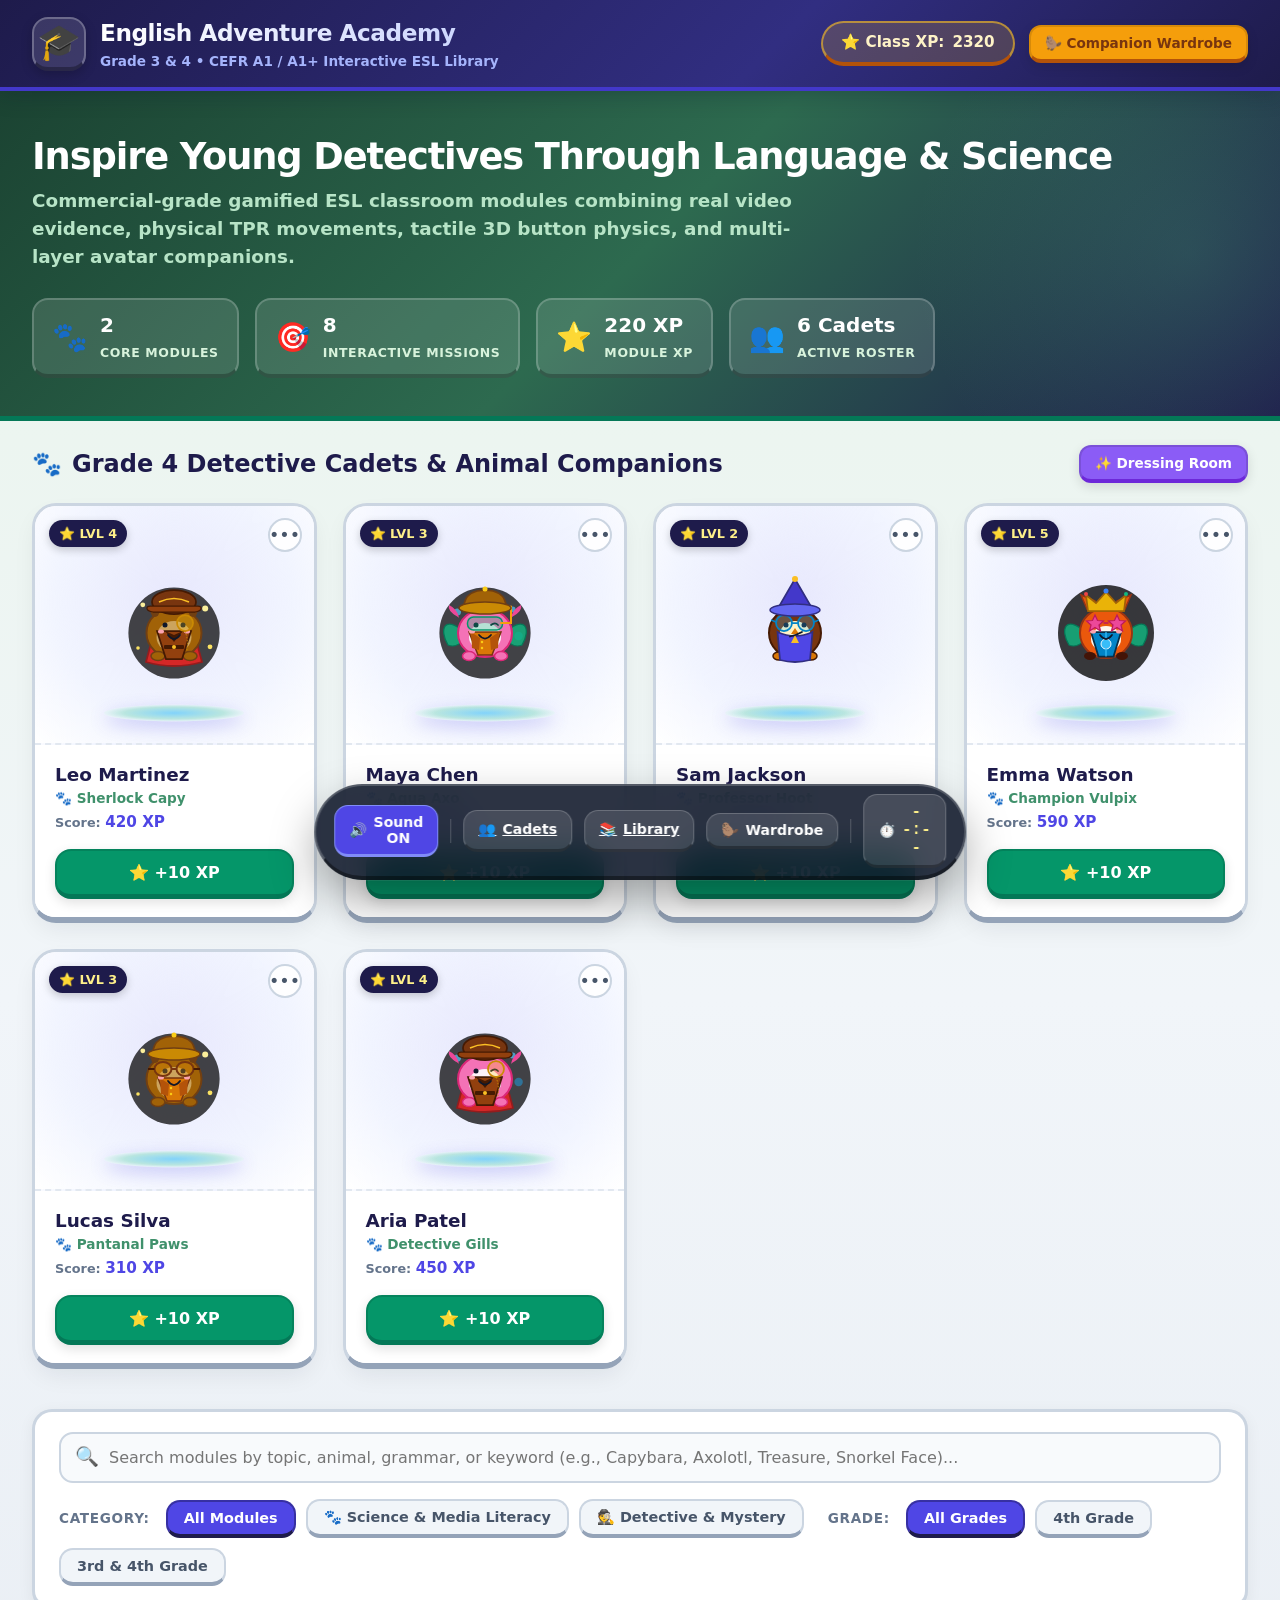
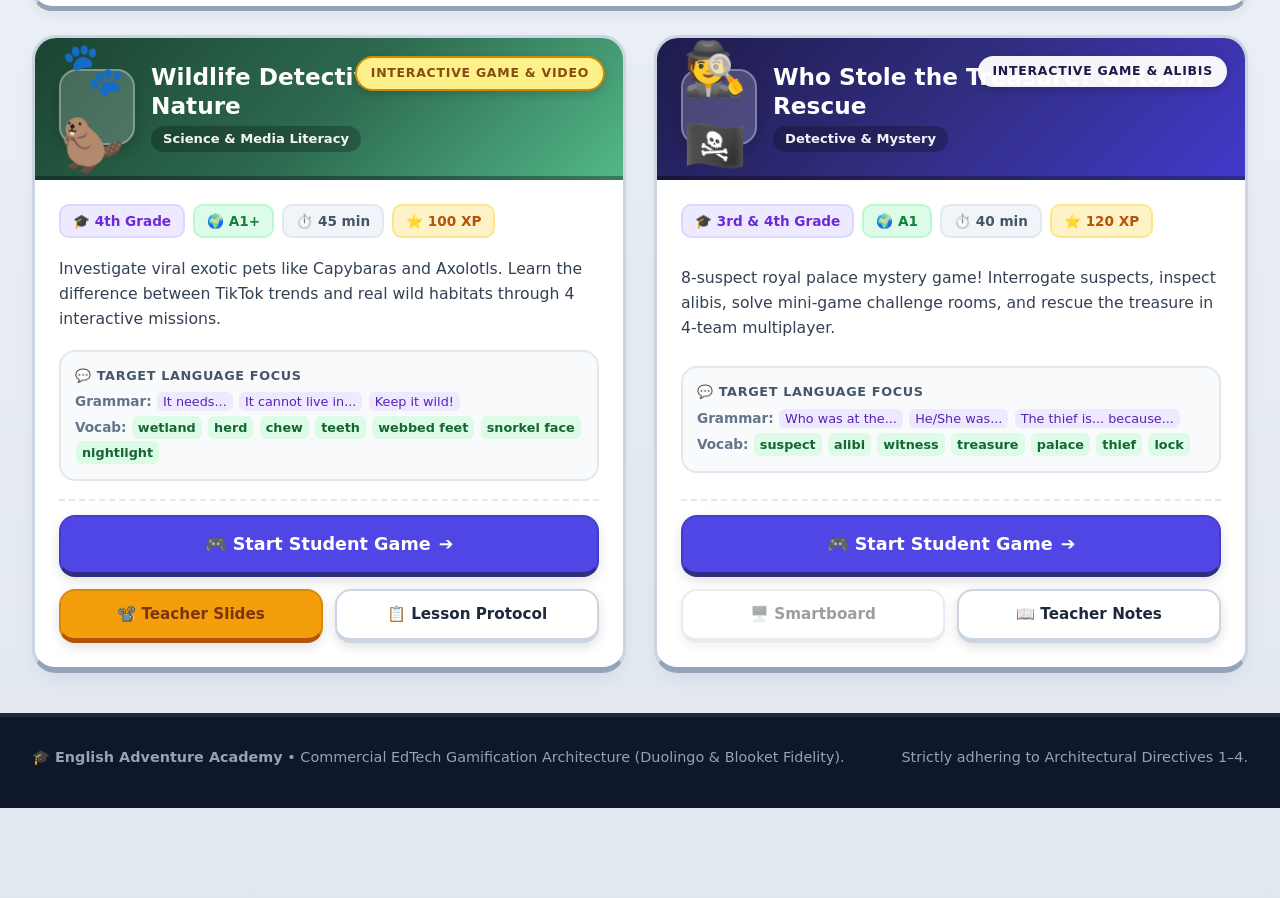
==== index.html @ 0e629dfb "feat(customizer): complete Step 1 multi-layer stage refactor with specs sidebar and persistent save" ====
<!DOCTYPE html>
<html lang="en">
<head>
  <meta charset="UTF-8" />
  <meta name="viewport" content="width=device-width, initial-scale=1.0" />
  <title>English Adventure Academy | Interactive ESL Platform</title>
  <meta name="description" content="Digital ESL Academy for young English learners. Featuring tactile 3D gameplay, multi-layer avatar companions, and commercial EdTech gamification." />
  
  <link rel="icon" href="data:image/svg+xml,<svg xmlns=%22http://www.w3.org/2000/svg%22 viewBox=%220 0 100 100%22><text y=%22.9em%22 font-size=%2290%22>🎓</text></svg>">
  <link rel="stylesheet" href="css/style.css" />
</head>
<body>

  <!-- =========================================================================
       ACADEMY TOP HEADER
       ========================================================================= -->
  <header class="academy-header">
    <div class="header-container">
      <a href="index.html" class="brand-wrapper">
        <div class="brand-icon">🎓</div>
        <div class="brand-info">
          <h1>English Adventure Academy</h1>
          <p>Grade 3 & 4 • CEFR A1 / A1+ Interactive ESL Library</p>
        </div>
      </a>

      <div class="header-actions">
        <div class="stat-pill gold">
          <span>⭐ Class XP:</span>
          <span id="user-xp-val">2320</span>
        </div>
        <button class="btn-3d btn-3d-gold btn-3d-sm" onclick="window.appController.openCustomizer('std-1')" title="Open Avatar Wardrobe">
          <span>🦫 Companion Wardrobe</span>
        </button>
      </div>
    </div>
  </header>

  <!-- =========================================================================
       HERO BANNER
       ========================================================================= -->
  <section class="hero-section">
    <div class="hero-container">
      <div class="hero-headline">
        <h2>Inspire Young Detectives Through Language & Science</h2>
        <p>
          Commercial-grade gamified ESL classroom modules combining real video evidence, 
          physical TPR movements, tactile 3D button physics, and multi-layer avatar companions.
        </p>
      </div>

      <div class="hero-metrics">
        <div class="metric-card">
          <div class="metric-icon">🐾</div>
          <div class="metric-data">
            <h4 id="metric-total-lessons">2</h4>
            <span>Core Modules</span>
          </div>
        </div>

        <div class="metric-card">
          <div class="metric-icon">🎯</div>
          <div class="metric-data">
            <h4 id="metric-total-missions">8</h4>
            <span>Interactive Missions</span>
          </div>
        </div>

        <div class="metric-card">
          <div class="metric-icon">⭐</div>
          <div class="metric-data">
            <h4 id="metric-total-xp">220 XP</h4>
            <span>Module XP</span>
          </div>
        </div>

        <div class="metric-card">
          <div class="metric-icon">👥</div>
          <div class="metric-data">
            <h4>6 Cadets</h4>
            <span>Active Roster</span>
          </div>
        </div>
      </div>
    </div>
  </section>

  <!-- =========================================================================
       DIRECTIVE 3: STUDENT CLASSROOM GRID (MAIN DIRECTORY)
       ========================================================================= -->
  <section class="classroom-section" id="cadets-section">
    <div class="section-title-bar">
      <h3>
        <span>🐾</span>
        <span>Grade 4 Detective Cadets & Animal Companions</span>
      </h3>
      <button class="btn-3d btn-3d-purple btn-3d-sm" onclick="window.appController.openCustomizer('std-1')">
        <span>✨ Dressing Room</span>
      </button>
    </div>

    <!-- Student Cards: 55-60% companion height, isometric pedestal, idleBob, +10 XP primary action -->
    <div id="student-grid" class="student-grid">
      <!-- Populated dynamically by js/app.js -->
    </div>
  </section>

  <!-- =========================================================================
       SEARCH & FILTERS (CURRICULUM LIBRARY)
       ========================================================================= -->
  <section class="controls-section" id="curriculum-section">
    <div class="controls-card">
      <div class="search-row">
        <div class="search-input-wrapper">
          <span>🔍</span>
          <input 
            type="text" 
            id="search-input" 
            class="search-input" 
            placeholder="Search modules by topic, animal, grammar, or keyword (e.g., Capybara, Axolotl, Treasure, Snorkel Face)..." 
          />
        </div>
      </div>

      <div class="filters-row" id="category-filters">
        <span class="filter-label">Category:</span>
        <button class="filter-btn active" data-filter-type="category" data-filter-val="all">All Modules</button>
        <button class="filter-btn" data-filter-type="category" data-filter-val="Science & Media Literacy">🐾 Science & Media Literacy</button>
        <button class="filter-btn" data-filter-type="category" data-filter-val="Detective & Mystery">🕵️ Detective & Mystery</button>
        
        <span class="filter-label" style="margin-left: 14px;">Grade:</span>
        <button class="filter-btn active" data-filter-type="grade" data-filter-val="all">All Grades</button>
        <button class="filter-btn" data-filter-type="grade" data-filter-val="4th Grade">4th Grade</button>
        <button class="filter-btn" data-filter-type="grade" data-filter-val="3rd & 4th Grade">3rd & 4th Grade</button>
      </div>
    </div>
  </section>

  <!-- =========================================================================
       MODULES GALLERY
       ========================================================================= -->
  <main class="gallery-section">
    <div id="modules-gallery" class="gallery-grid">
      <!-- Dynamically populated by js/app.js -->
    </div>
  </main>

  <!-- =========================================================================
       DIRECTIVE 2: MULTI-LAYER COMPOSITE VIEWPORT (AVATAR CUSTOMIZER & WARDROBE)
       Strict z-index stacking:
       z-0: Ambient Glow / Aura
       z-10: Back Gear (Capes, Wings)
       z-20: Base Body Sprite & Paws
       z-30: Torso Clothing & Vests
       z-40: Facial Features (Eyes, Cheerful Mouth)
       z-50: Eyewear (Glasses, Goggles)
       z-60: Horns & Headwear (Hats, Headbands)
       ========================================================================= -->
  <div id="avatar-customizer-modal" class="modal-backdrop">
    <div class="avatar-modal-dialog">
      <header class="modal-header">
        <div style="display: flex; align-items: center; gap: 10px;">
          <span style="font-size: 1.8rem;">🎨</span>
          <div>
            <h3 class="modal-title" style="margin: 0; font-size: 1.35rem; font-weight: 800;">Monster Studio &amp; Customizer</h3>
            <p style="margin: 2px 0 0 0; font-size: 0.8rem; color: #64748b; font-weight: 600;">Customize your evolving learning companion with unlocked skins, horns, wings, hats, clothing &amp; auras</p>
          </div>
        </div>
        <button id="avatar-modal-close-btn" class="modal-close-btn" title="Close Customizer">✕</button>
      </header>

      <div class="customizer-layout">
        <!-- Center-Left: Multi-Layer Composite Viewport Stage -->
        <div class="customizer-viewport-box">
          <div style="display:flex; justify-content:space-between; align-items:center; width:100%; margin-bottom:10px;">
            <span id="customizer-level-tag" class="student-level-tag" style="position:static; margin:0;">
              ⭐ Sherlock Capy (LVL 4)
            </span>
            <span class="live-status-pill" style="font-size: 0.68rem; font-weight: 800; background: rgba(16,185,129,0.15); color: #059669; padding: 3px 8px; border-radius: 999px; border: 1px solid rgba(16,185,129,0.3);">● LIVE RIG</span>
          </div>

          <!-- Strict Stacking Multi-Layer Viewport -->
          <div class="avatar-composite-stage" id="avatar-viewport">
            <!-- Layer 0 (z-index 0): Ambient Aura / Glow -->
            <div id="layer-glow" class="composite-layer layer-glow" style="z-index: 0;"></div>
            <!-- Layer 1 (z-index 10): Back Gear (Wings, Tails behind body) -->
            <div id="layer-back" class="composite-layer layer-back" style="z-index: 10;"></div>
            <!-- Layer 2 (z-index 20): Base Body Sprite (Paws, Head, Torso) -->
            <div id="layer-body" class="composite-layer layer-body" style="z-index: 20;"></div>
            <!-- Layer 3 (z-index 30): Outfits & Clothing (Vests, Explorer Jackets) -->
            <div id="layer-torso" class="composite-layer layer-torso" style="z-index: 30;"></div>
            <!-- Layer 4 (z-index 40): Facial Expressions (Eyes, Mouth) -->
            <div id="layer-face" class="composite-layer layer-face" style="z-index: 40;"></div>
            <!-- Layer 5 (z-index 50): Eyewear (Glasses, Goggles) -->
            <div id="layer-eyewear" class="composite-layer layer-eyewear" style="z-index: 50;"></div>
            <!-- Layer 6 (z-index 60): Headwear & Crests (Hats, Horns) -->
            <div id="layer-headwear" class="composite-layer layer-headwear" style="z-index: 60;"></div>
          </div>

          <!-- Stage Base: Glowing Isometric Pedestal Disk with Idle Breathing Float -->
          <div class="pedestal-disc" id="preview-pedestal"></div>

          <div style="font-size: 0.78rem; color: #64748b; font-weight: 800; text-align: center; margin-top: 10px;">
            Multi-Layer Composite Viewport (Layers 0 – 6)
          </div>
        </div>

        <!-- Center: Wardrobe / Catalog Drawer -->
        <div class="customizer-drawer">
          <div class="wardrobe-tabs" id="wardrobe-tabs">
            <!-- Populated dynamically: Headwear & Crests, Eyewear, Outfits, etc. -->
          </div>

          <div class="wardrobe-items-grid" id="wardrobe-items-grid">
            <!-- Populated dynamically with level-gating -->
          </div>
        </div>

        <!-- Right: EQUIPPED FEATURES Sidebar & Save Actions -->
        <aside class="specs-pane" id="customizer-specs-pane">
          <div>
            <div class="specs-list-header">EQUIPPED FEATURES</div>
            <div class="specs-list" id="equipped-specs-list">
              <!-- Dynamically populated with active items across Layer 0 - 6 -->
            </div>
          </div>

          <div class="specs-actions">
            <button type="button" id="btn-save-monster" class="btn-3d btn-3d-primary" style="width: 100%; justify-content: center; padding: 12px 16px; font-size: 0.94rem;">
              ✓ Save Monster
            </button>
            <button type="button" id="btn-cancel-customizer" class="btn-3d btn-3d-secondary" style="width: 100%; justify-content: center; padding: 8px 14px; font-size: 0.84rem;">
              Cancel
            </button>
          </div>
        </aside>
      </div>
    </div>
  </div>

  <!-- =========================================================================
       LESSON PLAN PROTOCOL MODAL
       ========================================================================= -->
  <div id="lesson-modal" class="modal-backdrop">
    <div class="modal-dialog">
      <header class="modal-header">
        <h3 id="modal-title" class="modal-title">📋 45-Minute Lesson Protocol</h3>
        <button id="modal-close-btn" class="modal-close-btn" title="Close Modal">✕</button>
      </header>
      <div id="modal-body" class="modal-body">
        <!-- Injected via appController -->
      </div>
    </div>
  </div>

  <!-- =========================================================================
       DIRECTIVE 4: CONSOLIDATED BOTTOM DOCK
       Single floating glassmorphic dock housing sound, attendance, wardrobe, timer
       Zero stacked duplicate toolbars
       ========================================================================= -->
  <nav class="bottom-dock" id="bottom-dock" aria-label="Quick Action Dock">
    <!-- Sound FX Toggle -->
    <button class="dock-btn active" id="dock-sound-btn" title="Toggle Sound FX">
      <span>🔊</span>
      <span>Sound ON</span>
    </button>

    <div class="dock-divider"></div>

    <!-- Quick Navigation Anchors -->
    <a href="#cadets-section" class="dock-btn" title="Jump to Student Cadets Grid">
      <span>👥</span>
      <span>Cadets</span>
    </a>

    <a href="#curriculum-section" class="dock-btn" title="Jump to Curriculum Modules">
      <span>📚</span>
      <span>Library</span>
    </a>

    <button class="dock-btn" onclick="window.appController.openCustomizer('std-1')" title="Open Avatar Wardrobe">
      <span>🦫</span>
      <span>Wardrobe</span>
    </button>

    <div class="dock-divider"></div>

    <!-- Classroom Activity Timer -->
    <button class="dock-btn" id="dock-timer-btn" title="Classroom Timer (Click to cycle 5m / 10m / 15m / Off)">
      <span>⏱️</span>
      <span id="dock-timer-badge" class="dock-timer-badge">--:--</span>
    </button>
  </nav>

  <!-- =========================================================================
       FOOTER
       ========================================================================= -->
  <footer>
    <div class="footer-container">
      <div>
        <strong>🎓 English Adventure Academy</strong> • Commercial EdTech Gamification Architecture (Duolingo & Blooket Fidelity).
      </div>
      <div>
        Strictly adhering to Architectural Directives 1–4.
      </div>
    </div>
  </footer>

  <!-- Scripts -->
  <script src="js/school-store.js"></script>
  <script src="js/app.js"></script>
</body>
</html>
---- css/style.css ----
/* ==========================================================================
   ENGLISH ADVENTURE ACADEMY — UNIFIED PORTAL STYLESHEET
   css/style.css
   Strict adherence to ADVENTURE ACADEMY UI/UX & ENGINE ARCHITECTURAL RULES
   ========================================================================== */

:root {
  --primary: #1e1b4b;
  --primary-light: #312e81;
  --indigo: #4f46e5;
  --indigo-light: #6366f1;
  --indigo-dark: #3730a3;
  --emerald: #059669;
  --emerald-light: #10b981;
  --emerald-dark: #047857;
  --emerald-bg: #ecfdf5;
  --gold: #f59e0b;
  --gold-light: #fbbf24;
  --gold-dark: #b45309;
  --coral: #ef4444;
  --coral-dark: #b91c1c;
  --purple: #8b5cf6;
  --purple-dark: #6d28d9;
  
  --bg-main: #f0fdf4;
  --bg-surface: #ffffff;
  --bg-card: #ffffff;
  --border-color: #cbd5e1;
  --border-dark: #334155;
  
  --text-main: #0f172a;
  --text-muted: #64748b;
  --text-light: #94a3b8;
  
  --radius-sm: 8px;
  --radius-md: 16px;
  --radius-lg: 24px;
  --radius-full: 9999px;
  
  --spring-bounce: cubic-bezier(0.34, 1.56, 0.64, 1);
  --spring-snap: cubic-bezier(0.175, 0.885, 0.32, 1.275);
}

* {
  box-sizing: border-box;
  margin: 0;
  padding: 0;
  font-family: 'Segoe UI', system-ui, -apple-system, BlinkMacSystemFont, Roboto, sans-serif;
}

body {
  background: linear-gradient(180deg, #e8f5e9 0%, #f1f5f9 40%, #e2e8f0 100%);
  color: var(--text-main);
  min-height: 100vh;
  display: flex;
  flex-direction: column;
  line-height: 1.5;
  padding-bottom: 90px; /* Space for consolidated bottom dock */
}

/* ==========================================================================
   DIRECTIVE 1: TACTILE 3D BUTTONS (Commercial EdTech / Blooket Fidelity)
   ========================================================================== */
.btn-3d {
  position: relative;
  display: inline-flex;
  align-items: center;
  justify-content: center;
  gap: 8px;
  font-weight: 800;
  font-size: 0.95rem;
  padding: 12px 22px;
  border-radius: 16px;
  border: 2px solid rgba(0, 0, 0, 0.12);
  border-bottom: 5px solid var(--btn-lip, #3730a3);
  background: var(--btn-bg, #4f46e5);
  color: #ffffff;
  text-decoration: none;
  cursor: pointer;
  transform: translateY(0);
  transition: transform 0.08s var(--spring-snap), border-bottom-width 0.08s ease, filter 0.12s ease;
  user-select: none;
  box-shadow: 0 4px 12px rgba(0, 0, 0, 0.12);
}

.btn-3d:hover:not(:disabled) {
  filter: brightness(1.08);
  transform: translateY(-2px);
  border-bottom-width: 7px;
}

.btn-3d:active:not(:disabled) {
  transform: translateY(3px); /* Physically compresses down 3px-4px */
  border-bottom-width: 2px;
  filter: brightness(0.96);
  box-shadow: 0 1px 4px rgba(0, 0, 0, 0.15);
}

.btn-3d:disabled {
  opacity: 0.45;
  cursor: not-allowed;
  filter: grayscale(0.5);
  pointer-events: none;
}

/* 3D Button Color Themes */
.btn-3d-indigo {
  --btn-bg: #4f46e5;
  --btn-lip: #312e81;
}

.btn-3d-emerald {
  --btn-bg: #059669;
  --btn-lip: #047857;
}

.btn-3d-gold {
  --btn-bg: #f59e0b;
  --btn-lip: #b45309;
  color: #78350f;
}

.btn-3d-coral {
  --btn-bg: #ef4444;
  --btn-lip: #b91c1c;
}

.btn-3d-purple {
  --btn-bg: #8b5cf6;
  --btn-lip: #6d28d9;
}

.btn-3d-slate {
  --btn-bg: #475569;
  --btn-lip: #1e293b;
}

.btn-3d-ghost {
  --btn-bg: #ffffff;
  --btn-lip: #cbd5e1;
  color: #1e293b;
  border-color: #cbd5e1;
}

.btn-3d-sm {
  padding: 8px 14px;
  font-size: 0.85rem;
  border-radius: 12px;
  border-bottom-width: 4px;
}
.btn-3d-sm:hover:not(:disabled) {
  border-bottom-width: 5px;
}
.btn-3d-sm:active:not(:disabled) {
  transform: translateY(2px);
  border-bottom-width: 2px;
}

/* ==========================================================================
   ACADEMY TOP HEADER
   ========================================================================== */
.academy-header {
  background: linear-gradient(135deg, #1e1b4b 0%, #312e81 60%, #1e1b4b 100%);
  color: white;
  padding: 16px 32px;
  box-shadow: 0 4px 20px rgba(15, 23, 42, 0.25);
  position: sticky;
  top: 0;
  z-index: 100;
  border-bottom: 4px solid #4338ca;
}

.header-container {
  max-width: 1320px;
  margin: 0 auto;
  display: flex;
  justify-content: space-between;
  align-items: center;
  gap: 20px;
}

.brand-wrapper {
  display: flex;
  align-items: center;
  gap: 14px;
  text-decoration: none;
  color: white;
}

.brand-icon {
  font-size: 2.2rem;
  background: rgba(255, 255, 255, 0.12);
  width: 54px;
  height: 54px;
  border-radius: 16px;
  border: 2px solid rgba(255, 255, 255, 0.25);
  border-bottom: 4px solid rgba(0, 0, 0, 0.3);
  display: flex;
  align-items: center;
  justify-content: center;
  box-shadow: 0 4px 12px rgba(0,0,0,0.2);
}

.brand-info h1 {
  font-size: 1.45rem;
  font-weight: 900;
  letter-spacing: -0.02em;
  background: linear-gradient(to right, #ffffff, #c7d2fe);
  -webkit-background-clip: text;
  -webkit-text-fill-color: transparent;
}

.brand-info p {
  font-size: 0.85rem;
  color: #a5b4fc;
  font-weight: 700;
}

.header-actions {
  display: flex;
  align-items: center;
  gap: 14px;
}

.stat-pill {
  background: rgba(255, 255, 255, 0.12);
  border: 2px solid rgba(255, 255, 255, 0.2);
  border-bottom: 4px solid rgba(0, 0, 0, 0.25);
  padding: 8px 18px;
  border-radius: var(--radius-full);
  font-weight: 800;
  font-size: 0.95rem;
  display: flex;
  align-items: center;
  gap: 8px;
  color: white;
}

.stat-pill.gold {
  background: rgba(251, 191, 36, 0.18);
  border-color: rgba(251, 191, 36, 0.6);
  border-bottom-color: #b45309;
  color: #fef3c7;
}

/* ==========================================================================
   HERO BANNER
   ========================================================================== */
.hero-section {
  background: linear-gradient(135deg, #1b4332 0%, #2d6a4f 50%, #1e1b4b 100%);
  color: white;
  padding: 44px 32px 38px;
  border-bottom: 5px solid #047857;
  position: relative;
  overflow: hidden;
}

.hero-section::before {
  content: '';
  position: absolute;
  top: 0;
  right: 0;
  width: 450px;
  height: 100%;
  background: radial-gradient(circle at 80% 50%, rgba(82, 183, 136, 0.2) 0%, transparent 70%);
  pointer-events: none;
}

.hero-container {
  max-width: 1320px;
  margin: 0 auto;
  display: flex;
  flex-direction: column;
  gap: 22px;
  position: relative;
  z-index: 1;
}

.hero-headline h2 {
  font-size: 2.3rem;
  font-weight: 900;
  letter-spacing: -0.03em;
  line-height: 1.2;
  margin-bottom: 8px;
}

.hero-headline p {
  font-size: 1.15rem;
  color: #b7e4c7;
  max-width: 780px;
  font-weight: 600;
}

.hero-metrics {
  display: flex;
  flex-wrap: wrap;
  gap: 16px;
  margin-top: 6px;
}

.metric-card {
  background: rgba(255, 255, 255, 0.12);
  border: 2px solid rgba(255, 255, 255, 0.2);
  border-bottom: 4px solid rgba(0, 0, 0, 0.25);
  border-radius: 16px;
  padding: 10px 18px;
  display: flex;
  align-items: center;
  gap: 12px;
}

.metric-icon { font-size: 1.8rem; }
.metric-data h4 { font-size: 1.25rem; font-weight: 900; color: white; }
.metric-data span { font-size: 0.78rem; color: #d8f3dc; text-transform: uppercase; letter-spacing: 0.05em; font-weight: 700; }

/* ==========================================================================
   ACADEMY PORTAL SECTIONS (NAVIGATION TABS)
   ========================================================================== */
.view-tabs-bar {
  max-width: 1320px;
  margin: 28px auto 0;
  padding: 0 32px;
  display: flex;
  gap: 14px;
}

.tab-btn {
  font-size: 1.05rem;
  padding: 12px 26px;
  border-radius: 16px 16px 0 0;
}

/* ==========================================================================
   DIRECTIVE 3: STUDENT CLASSROOM GRID (MAIN DIRECTORY)
   - 55%–60% of student card height allocated to companion graphic
   - Isometric glowing pedestal (radial-gradient)
   - Subtle floating CSS physics (animation: idleBob 3s ease-in-out infinite)
   - Single prominent 3D button (+10 XP) per card
   - Secondary actions collapsed into overflow menu (•••)
   ========================================================================== */
.classroom-section {
  max-width: 1320px;
  width: 100%;
  margin: 24px auto 30px;
  padding: 0 32px;
}

.section-title-bar {
  display: flex;
  justify-content: space-between;
  align-items: center;
  margin-bottom: 20px;
}

.section-title-bar h3 {
  font-size: 1.5rem;
  font-weight: 900;
  color: var(--primary);
  display: flex;
  align-items: center;
  gap: 10px;
}

.student-grid {
  display: grid;
  grid-template-columns: repeat(auto-fill, minmax(280px, 1fr));
  gap: 26px;
}

.student-card {
  height: 420px; /* Fixed height container to enforce 55%-60% companion allocation */
  background: var(--bg-card);
  border-radius: 24px;
  border: 3px solid #cbd5e1;
  border-bottom: 6px solid #94a3b8;
  box-shadow: 0 10px 25px -5px rgba(15, 23, 42, 0.08);
  display: flex;
  flex-direction: column;
  overflow: hidden;
  position: relative;
  transition: transform 0.3s var(--spring-bounce), box-shadow 0.3s ease, border-color 0.2s ease;
}

.student-card:hover {
  transform: translateY(-6px);
  box-shadow: 0 20px 35px -10px rgba(15, 23, 42, 0.18);
  border-color: #6366f1;
  border-bottom-color: #4338ca;
}

/* TOP 55%–60% STAGE FOR COMPANION GRAPHIC */
.student-companion-stage {
  height: 58%; /* Exactly 58% of card height */
  width: 100%;
  position: relative;
  display: flex;
  flex-direction: column;
  align-items: center;
  justify-content: center;
  overflow: hidden;
  background: radial-gradient(circle at 50% 40%, rgba(99, 102, 241, 0.15) 0%, rgba(238, 242, 255, 0.8) 60%, #ffffff 100%);
  border-bottom: 2px dashed #e2e8f0;
}

/* Isometric glowing pedestal */
.pedestal-disc {
  position: absolute;
  bottom: 14px;
  width: 140px;
  height: 36px;
  border-radius: 50%;
  background: radial-gradient(ellipse at center, rgba(79, 70, 229, 0.4) 0%, rgba(99, 102, 241, 0.15) 50%, transparent 75%);
  box-shadow: 0 8px 20px rgba(79, 70, 229, 0.25);
  transform: scaleY(0.7);
  z-index: 1;
}

/* Creature with idleBob floating physics */
.companion-graphic {
  z-index: 2;
  font-size: 5rem;
  line-height: 1;
  display: flex;
  align-items: center;
  justify-content: center;
  animation: idleBob 3s ease-in-out infinite;
  filter: drop-shadow(0 12px 16px rgba(0, 0, 0, 0.18));
  user-select: none;
  object-fit: contain;
}

@keyframes idleBob {
  0%, 100% {
    transform: translateY(0);
  }
  50% {
    transform: translateY(-10px);
  }
}

/* Card badges */
.student-level-tag {
  position: absolute;
  top: 14px;
  left: 14px;
  background: #1e1b4b;
  color: #fef08a;
  font-size: 0.8rem;
  font-weight: 900;
  padding: 4px 10px;
  border-radius: var(--radius-full);
  box-shadow: 0 3px 8px rgba(0,0,0,0.2);
  z-index: 5;
}

/* Overflow Menu (•••) */
.student-overflow-btn {
  position: absolute;
  top: 12px;
  right: 12px;
  background: rgba(255, 255, 255, 0.9);
  border: 2px solid #cbd5e1;
  border-radius: 50%;
  width: 34px;
  height: 34px;
  display: flex;
  align-items: center;
  justify-content: center;
  font-size: 1.1rem;
  color: #475569;
  cursor: pointer;
  z-index: 10;
  transition: all 0.2s;
}

.student-overflow-btn:hover {
  background: #f1f5f9;
  color: var(--text-main);
  transform: scale(1.08);
}

.overflow-dropdown {
  position: absolute;
  top: 50px;
  right: 12px;
  background: white;
  border: 2px solid #cbd5e1;
  border-radius: 14px;
  box-shadow: 0 10px 25px rgba(0,0,0,0.15);
  display: none;
  flex-direction: column;
  padding: 6px;
  min-width: 140px;
  z-index: 20;
}

.overflow-dropdown.show {
  display: flex;
}

.overflow-item {
  background: transparent;
  border: none;
  padding: 8px 12px;
  font-size: 0.85rem;
  font-weight: 700;
  color: #334155;
  text-align: left;
  border-radius: 8px;
  cursor: pointer;
  transition: background 0.15s;
}

.overflow-item:hover {
  background: #f1f5f9;
  color: var(--indigo);
}

/* BOTTOM 42% INFO & PRIMARY ACTION */
.student-info-plate {
  padding: 16px 20px 18px;
  flex: 1;
  display: flex;
  flex-direction: column;
  justify-content: space-between;
  background: #ffffff;
}

.student-name-box h4 {
  font-size: 1.15rem;
  font-weight: 900;
  color: var(--primary);
}

.student-companion-name {
  font-size: 0.85rem;
  font-weight: 700;
  color: #40916c;
}

/* Single Primary Action: +10 XP Button */
.btn-xp-award {
  width: 100%;
  padding: 12px;
  font-size: 1rem;
  font-weight: 900;
}

/* Floating XP Particle */
.xp-float-particle {
  position: absolute;
  font-weight: 900;
  color: #059669;
  font-size: 1.3rem;
  pointer-events: none;
  animation: floatUpFade 0.9s cubic-bezier(0.16, 1, 0.3, 1) forwards;
  z-index: 100;
  text-shadow: 0 2px 8px rgba(255,255,255,0.9);
}

@keyframes floatUpFade {
  0% { transform: translateY(0) scale(0.8); opacity: 1; }
  100% { transform: translateY(-45px) scale(1.3); opacity: 0; }
}

/* ==========================================================================
   EXPLORER & FILTER CONTROLS (CURRICULUM LIBRARY)
   ========================================================================== */
.controls-section {
  max-width: 1320px;
  width: 100%;
  margin: 10px auto 0;
  padding: 0 32px;
}

.controls-card {
  background: var(--bg-surface);
  border-radius: 20px;
  padding: 20px 24px;
  box-shadow: 0 4px 16px rgba(0,0,0,0.06);
  border: 3px solid #cbd5e1;
  border-bottom: 5px solid #94a3b8;
  display: flex;
  flex-direction: column;
  gap: 16px;
}

.search-row {
  display: flex;
  gap: 16px;
}

.search-input-wrapper {
  flex: 1;
  position: relative;
  display: flex;
  align-items: center;
}

.search-input-wrapper span {
  position: absolute;
  left: 16px;
  font-size: 1.2rem;
  color: var(--text-muted);
  pointer-events: none;
}

.search-input {
  width: 100%;
  padding: 14px 16px 14px 48px;
  font-size: 1rem;
  border-radius: 14px;
  border: 2px solid #cbd5e1;
  background: #f8fafc;
  color: var(--text-main);
  outline: none;
  transition: all 0.2s;
}

.search-input:focus {
  border-color: var(--indigo);
  background: white;
  box-shadow: 0 0 0 4px rgba(79, 70, 229, 0.15);
}

.filters-row {
  display: flex;
  flex-wrap: wrap;
  gap: 10px;
  align-items: center;
}

.filter-label {
  font-size: 0.85rem;
  font-weight: 800;
  color: var(--text-muted);
  text-transform: uppercase;
  letter-spacing: 0.05em;
  margin-right: 6px;
}

.filter-btn {
  background: #f1f5f9;
  border: 2px solid #cbd5e1;
  border-bottom: 4px solid #94a3b8;
  padding: 8px 16px;
  border-radius: 14px;
  font-size: 0.9rem;
  font-weight: 800;
  color: #475569;
  cursor: pointer;
  transform: translateY(0);
  transition: all 0.1s;
}

.filter-btn:hover {
  background: #e2e8f0;
  color: var(--text-main);
}

.filter-btn:active {
  transform: translateY(2px);
  border-bottom-width: 2px;
}

.filter-btn.active {
  background: var(--indigo);
  border-color: #3730a3;
  border-bottom: 4px solid #1e1b4b;
  color: white;
}

/* ==========================================================================
   MODULES GALLERY
   ========================================================================== */
.gallery-section {
  max-width: 1320px;
  width: 100%;
  margin: 24px auto 40px;
  padding: 0 32px;
  flex: 1;
}

.gallery-grid {
  display: grid;
  grid-template-columns: repeat(auto-fit, minmax(440px, 1fr));
  gap: 28px;
}

.module-card {
  background: var(--bg-card);
  border-radius: 24px;
  border: 3px solid #cbd5e1;
  border-bottom: 6px solid #94a3b8;
  box-shadow: 0 10px 25px -5px rgba(15, 23, 42, 0.08);
  overflow: hidden;
  display: flex;
  flex-direction: column;
  transition: all 0.3s var(--spring-bounce);
  position: relative;
}

.module-card:hover {
  transform: translateY(-6px);
  box-shadow: 0 20px 38px rgba(30, 41, 59, 0.16);
  border-color: #94a3b8;
}

.card-header-banner {
  padding: 24px;
  color: white;
  position: relative;
  display: flex;
  justify-content: space-between;
  align-items: flex-start;
  border-bottom: 4px solid rgba(0, 0, 0, 0.2);
}

.card-badge {
  position: absolute;
  top: 18px;
  right: 18px;
  background: rgba(255, 255, 255, 0.95);
  color: #1e1b4b;
  font-size: 0.78rem;
  font-weight: 900;
  text-transform: uppercase;
  letter-spacing: 0.06em;
  padding: 6px 14px;
  border-radius: var(--radius-full);
  box-shadow: 0 3px 8px rgba(0,0,0,0.18);
}

.card-badge.new {
  background: #fef08a;
  color: #854d0e;
  border: 2px solid #ca8a04;
}

.card-icon-title {
  display: flex;
  align-items: center;
  gap: 16px;
}

.card-avatar {
  font-size: 3.2rem;
  background: rgba(255, 255, 255, 0.18);
  width: 76px;
  height: 76px;
  border-radius: 18px;
  border: 2px solid rgba(255, 255, 255, 0.3);
  display: flex;
  align-items: center;
  justify-content: center;
  box-shadow: 0 6px 14px rgba(0,0,0,0.18);
  flex-shrink: 0;
}

.card-title-box h3 {
  font-size: 1.45rem;
  font-weight: 900;
  line-height: 1.25;
  color: white;
  margin-bottom: 6px;
}

.card-category-tag {
  display: inline-block;
  font-size: 0.82rem;
  font-weight: 800;
  color: rgba(255, 255, 255, 0.95);
  background: rgba(0, 0, 0, 0.25);
  padding: 3px 12px;
  border-radius: var(--radius-full);
}

.card-body {
  padding: 24px;
  flex: 1;
  display: flex;
  flex-direction: column;
  justify-content: space-between;
  gap: 18px;
}

.pills-bar {
  display: flex;
  flex-wrap: wrap;
  gap: 8px;
}

.meta-pill {
  font-size: 0.85rem;
  font-weight: 800;
  padding: 5px 12px;
  border-radius: 10px;
  background: #f1f5f9;
  border: 2px solid #e2e8f0;
  color: #475569;
}

.meta-pill.grade { background: #ede9fe; border-color: #ddd6fe; color: #6d28d9; }
.meta-pill.cefr { background: #dcfce7; border-color: #bbf7d0; color: #15803d; }
.meta-pill.xp { background: #fef3c7; border-color: #fde68a; color: #b45309; }

.card-desc {
  font-size: 0.98rem;
  color: #334155;
  line-height: 1.6;
}

.target-lang-box {
  background: #f8fafc;
  border: 2px solid #e2e8f0;
  border-radius: 16px;
  padding: 14px;
}

.card-actions {
  display: flex;
  flex-direction: column;
  gap: 12px;
  padding-top: 14px;
  border-top: 2px dashed #e2e8f0;
}

.btn-primary-launch {
  width: 100%;
  padding: 14px 20px;
  font-size: 1.1rem;
}

.secondary-actions {
  display: grid;
  grid-template-columns: 1fr 1fr;
  gap: 12px;
}

/* ==========================================================================
   DIRECTIVE 2: MULTI-LAYER COMPOSITE VIEWPORT (AVATARS & CUSTOMIZERS)
   - Strict z-index stacking:
     z-0: Ambient Glow / Aura
     z-10: Back Gear (Capes, Wings)
     z-20: Base Body Sprite & Paws
     z-30: Torso Clothing & Vests
     z-40: Facial Features (Eyes, Cheerful Mouth)
     z-50: Eyewear (Glasses, Goggles)
     z-60: Horns & Headwear (Hats, Headbands)
   - Real-time layer update
   - Locked items: pointer-events: none, opacity 0.45, lock indicator
   ========================================================================== */
.avatar-modal-dialog {
  background: #ffffff;
  width: 100%;
  max-width: 1040px;
  border-radius: 28px;
  border: 4px solid var(--primary);
  border-bottom: 8px solid #0f172a;
  box-shadow: 0 25px 60px rgba(0, 0, 0, 0.4);
  display: flex;
  flex-direction: column;
  overflow: hidden;
}

.customizer-layout {
  display: grid;
  grid-template-columns: 310px 1fr 250px;
  min-height: 520px;
}

@media (max-width: 960px) {
  .customizer-layout {
    grid-template-columns: 1fr;
    max-height: 80vh;
    overflow-y: auto;
  }
}

/* STAGE VIEWPORT */
.customizer-viewport-box {
  background: radial-gradient(circle at 50% 40%, #ffffff 0%, #e0f2fe 60%, #bae6fd 100%);
  padding: 24px 20px;
  display: flex;
  flex-direction: column;
  align-items: center;
  justify-content: center;
  border-right: 3px solid #cbd5e1;
  position: relative;
}

.avatar-composite-stage {
  width: 220px;
  height: 220px;
  position: relative;
  margin-bottom: 12px;
  border-radius: 50%;
  background: radial-gradient(circle at 50% 50%, #ffffff 0%, #ecfdf5 60%, #b7e4c7 100%);
  border: 6px solid #52b788;
  box-shadow: 0 16px 36px rgba(16, 185, 129, 0.25), inset 0 0 20px rgba(82, 183, 136, 0.2);
  display: flex;
  align-items: center;
  justify-content: center;
  overflow: visible;
  animation: idleBob 3s ease-in-out infinite;
}

/* STRICT Z-INDEX STACKING */
.composite-layer {
  position: absolute;
  top: 0;
  left: 0;
  width: 100%;
  height: 100%;
  display: flex;
  align-items: center;
  justify-content: center;
  pointer-events: none;
  transition: all 0.2s var(--spring-bounce);
}

.composite-layer svg {
  width: 100%;
  height: 100%;
  display: block;
  pointer-events: none;
}

.layer-glow     { z-index: 0; }  /* z-0: Ambient Glow / Aura */
.layer-back     { z-index: 10; } /* z-10: Back Gear (Capes, Wings, Tails) */
.layer-body     { z-index: 20; } /* z-20: Base Body Sprite & Paws */
.layer-torso    { z-index: 30; } /* z-30: Outfits & Clothing (Vests, Explorer Jackets) */
.layer-face     { z-index: 40; } /* z-40: Facial Expressions (Eyes, Mouth) */
.layer-eyewear  { z-index: 50; } /* z-50: Eyewear (Glasses, Goggles) */
.layer-headwear { z-index: 60; } /* z-60: Headwear & Crests (Hats, Horns) */

.layer-glow-content { font-size: 8rem; opacity: 0.7; filter: blur(6px); animation: pulseGlow 2.5s infinite alternate; }
.layer-back-content { font-size: 6.5rem; filter: drop-shadow(0 4px 10px rgba(0,0,0,0.2)); }
.layer-body-content { font-size: 6rem; filter: drop-shadow(0 10px 14px rgba(0,0,0,0.18)); }
.layer-torso-content { font-size: 5rem; transform: translateY(18px); }
.layer-face-content { font-size: 4rem; transform: translateY(-4px); }
.layer-eyewear-content { font-size: 4rem; transform: translateY(-16px); }
.layer-headwear-content { font-size: 4.8rem; transform: translateY(-46px); }

/* Glowing Isometric Pedestal Disk */
.pedestal-disc {
  width: 140px;
  height: 24px;
  border-radius: 50%;
  background: radial-gradient(ellipse at center, rgba(56, 189, 248, 0.6) 0%, rgba(16, 185, 129, 0.25) 50%, transparent 75%);
  margin-top: -6px;
  margin-bottom: 4px;
  animation: pulseGlow 2.5s infinite alternate;
  z-index: 1;
}

@keyframes pulseGlow {
  0% { transform: scale(0.95); opacity: 0.5; }
  100% { transform: scale(1.1); opacity: 0.85; }
}

/* WARDROBE DRAWER & ITEMS */
.customizer-drawer {
  padding: 20px 24px;
  display: flex;
  flex-direction: column;
  gap: 14px;
  background: #ffffff;
  overflow-y: auto;
  max-height: 540px;
}

.wardrobe-tabs {
  display: flex;
  gap: 8px;
  border-bottom: 2px solid #e2e8f0;
  padding-bottom: 10px;
  overflow-x: auto;
}

.wardrobe-tab-btn {
  background: #f1f5f9;
  border: 2px solid #cbd5e1;
  padding: 6px 14px;
  border-radius: 12px;
  font-weight: 800;
  font-size: 0.85rem;
  color: #475569;
  cursor: pointer;
  white-space: nowrap;
}

.wardrobe-tab-btn.active {
  background: var(--indigo);
  border-color: var(--indigo-dark);
  color: white;
}

.wardrobe-items-grid {
  display: grid;
  grid-template-columns: repeat(auto-fill, minmax(110px, 1fr));
  gap: 14px;
  padding-top: 6px;
}

.wardrobe-item-card {
  background: #f8fafc;
  border: 2px solid #cbd5e1;
  border-bottom: 4px solid #94a3b8;
  border-radius: 16px;
  padding: 12px 8px;
  display: flex;
  flex-direction: column;
  align-items: center;
  gap: 6px;
  cursor: pointer;
  position: relative;
  transition: all 0.15s;
  user-select: none;
}

.wardrobe-item-card:hover:not(.locked) {
  transform: translateY(-2px);
  border-color: var(--indigo);
  background: #eef2ff;
}

.wardrobe-item-card.equipped {
  border-color: #10b981;
  border-bottom-color: #047857;
  background: #ecfdf5;
}

/* Locked item state */
.wardrobe-item-card.locked {
  pointer-events: none;
  opacity: 0.45;
  filter: grayscale(0.8);
  border-style: dashed;
}

.wardrobe-lock-tag {
  position: absolute;
  top: 4px;
  right: 4px;
  background: #1e1b4b;
  color: #ffffff;
  font-size: 0.68rem;
  font-weight: 900;
  padding: 2px 6px;
  border-radius: 6px;
}

.item-icon { font-size: 2.2rem; }
.item-label { font-size: 0.78rem; font-weight: 800; color: #334155; text-align: center; }

/* EQUIPPED FEATURES SIDEBAR SPECS PANE */
.specs-pane {
  background: #f8fafc;
  border-left: 2px solid #e2e8f0;
  padding: 20px 16px;
  display: flex;
  flex-direction: column;
  justify-content: space-between;
  max-height: 540px;
  overflow-y: auto;
}

.specs-list-header {
  font-size: 0.76rem;
  font-weight: 800;
  color: #64748b;
  text-transform: uppercase;
  letter-spacing: 0.8px;
  margin-bottom: 12px;
  border-bottom: 2px solid #e2e8f0;
  padding-bottom: 6px;
  display: flex;
  justify-content: space-between;
  align-items: center;
}

.specs-list {
  display: flex;
  flex-direction: column;
  gap: 8px;
}

.spec-feature-row {
  display: flex;
  align-items: center;
  justify-content: space-between;
  background: #ffffff;
  border: 1.5px solid #e2e8f0;
  border-radius: 12px;
  padding: 7px 10px;
  box-shadow: 0 1px 3px rgba(0,0,0,0.04);
  transition: all 0.15s ease;
}

.spec-feature-row:hover {
  border-color: #38bdf8;
  background: #f0f9ff;
}

.spec-feature-left {
  display: flex;
  align-items: center;
  gap: 8px;
  min-width: 0;
}

.spec-layer-tag {
  font-size: 0.65rem;
  font-weight: 800;
  color: #0284c7;
  background: rgba(56,189,248,0.15);
  padding: 2px 6px;
  border-radius: 6px;
  white-space: nowrap;
}

.spec-item-name {
  font-size: 0.78rem;
  font-weight: 700;
  color: #1e293b;
  white-space: nowrap;
  overflow: hidden;
  text-overflow: ellipsis;
}

.specs-actions {
  display: flex;
  flex-direction: column;
  gap: 8px;
  margin-top: 14px;
  padding-top: 12px;
  border-top: 1px solid #e2e8f0;
}

/* ==========================================================================
   DIRECTIVE 4: CONSOLIDATED BOTTOM DOCK
   - Single floating glassmorphic dock
   - Sound FX, Attendance, Wardrobe, Timer, Navigation
   - Zero stacked duplicate toolbars
   ========================================================================== */
.bottom-dock {
  position: fixed;
  bottom: 20px;
  left: 50%;
  transform: translateX(-50%);
  background: rgba(15, 23, 42, 0.88);
  backdrop-filter: blur(16px);
  -webkit-backdrop-filter: blur(16px);
  border: 2px solid rgba(255, 255, 255, 0.2);
  border-bottom: 4px solid rgba(0, 0, 0, 0.4);
  box-shadow: 0 20px 45px rgba(0, 0, 0, 0.35), 0 0 0 1px rgba(255, 255, 255, 0.1);
  border-radius: var(--radius-full);
  padding: 8px 18px;
  display: flex;
  align-items: center;
  gap: 12px;
  z-index: 999;
}

.dock-btn {
  background: rgba(255, 255, 255, 0.12);
  border: 1px solid rgba(255, 255, 255, 0.2);
  border-bottom: 3px solid rgba(0, 0, 0, 0.3);
  color: white;
  padding: 8px 14px;
  border-radius: 14px;
  font-size: 0.88rem;
  font-weight: 800;
  display: flex;
  align-items: center;
  gap: 6px;
  cursor: pointer;
  transition: all 0.15s;
  user-select: none;
}

.dock-btn:hover {
  background: rgba(255, 255, 255, 0.22);
  transform: translateY(-2px);
}

.dock-btn:active {
  transform: translateY(2px);
  border-bottom-width: 1px;
}

.dock-btn.active {
  background: var(--indigo);
  border-color: #818cf8;
}

.dock-divider {
  width: 1px;
  height: 24px;
  background: rgba(255, 255, 255, 0.2);
}

/* Classroom Timer Floating Badge in Dock */
.dock-timer-badge {
  color: #fef08a;
  font-weight: 900;
  font-family: monospace;
  font-size: 1rem;
}

/* ==========================================================================
   MODAL / POPUPS
   ========================================================================== */
.modal-backdrop {
  position: fixed;
  top: 0;
  left: 0;
  width: 100vw;
  height: 100vh;
  background: rgba(15, 23, 42, 0.7);
  backdrop-filter: blur(8px);
  display: none;
  justify-content: center;
  align-items: center;
  padding: 20px;
  z-index: 1000;
}

.modal-backdrop.open {
  display: flex;
}

.modal-dialog {
  background: white;
  width: 100%;
  max-width: 820px;
  max-height: 88vh;
  border-radius: 24px;
  box-shadow: 0 25px 50px -12px rgba(0, 0, 0, 0.35);
  display: flex;
  flex-direction: column;
  overflow: hidden;
  border: 4px solid var(--indigo);
  border-bottom: 8px solid var(--indigo-dark);
}

.modal-header {
  background: linear-gradient(135deg, #1e1b4b, #312e81);
  color: white;
  padding: 18px 24px;
  display: flex;
  justify-content: space-between;
  align-items: center;
  border-bottom: 4px solid #1e1b4b;
}

.modal-title { font-size: 1.3rem; font-weight: 900; }

.modal-close-btn {
  background: rgba(255, 255, 255, 0.15);
  border: 2px solid rgba(255, 255, 255, 0.3);
  color: white;
  width: 36px;
  height: 36px;
  border-radius: 50%;
  cursor: pointer;
  font-size: 1.2rem;
  font-weight: bold;
}

.modal-body {
  padding: 28px;
  overflow-y: auto;
  line-height: 1.7;
}

/* ==========================================================================
   FOOTER
   ========================================================================== */
footer {
  background: #0f172a;
  color: #94a3b8;
  padding: 30px 32px 40px;
  margin-top: auto;
  border-top: 4px solid #1e293b;
}

.footer-container {
  max-width: 1320px;
  margin: 0 auto;
  display: flex;
  justify-content: space-between;
  align-items: center;
  flex-wrap: wrap;
  gap: 16px;
  font-size: 0.9rem;
}

/* ==========================================================================
   RESPONSIVE DESIGN
   ========================================================================== */
@media (max-width: 768px) {
  .academy-header { padding: 14px 18px; }
  .header-container { flex-direction: column; align-items: flex-start; }
  .header-actions { width: 100%; justify-content: space-between; }
  
  .hero-section { padding: 32px 18px; }
  .hero-headline h2 { font-size: 1.7rem; }
  .hero-headline p { font-size: 1rem; }
  
  .controls-section { padding: 0 18px; }
  .gallery-section { padding: 0 18px; }
  .gallery-grid { grid-template-columns: 1fr; }
  .secondary-actions { grid-template-columns: 1fr; }
  
  .customizer-layout { grid-template-columns: 1fr; }
  .customizer-viewport-box { border-right: none; border-bottom: 3px solid #cbd5e1; }
  
  .bottom-dock { width: 92%; overflow-x: auto; padding: 6px 12px; gap: 8px; justify-content: flex-start; }
}
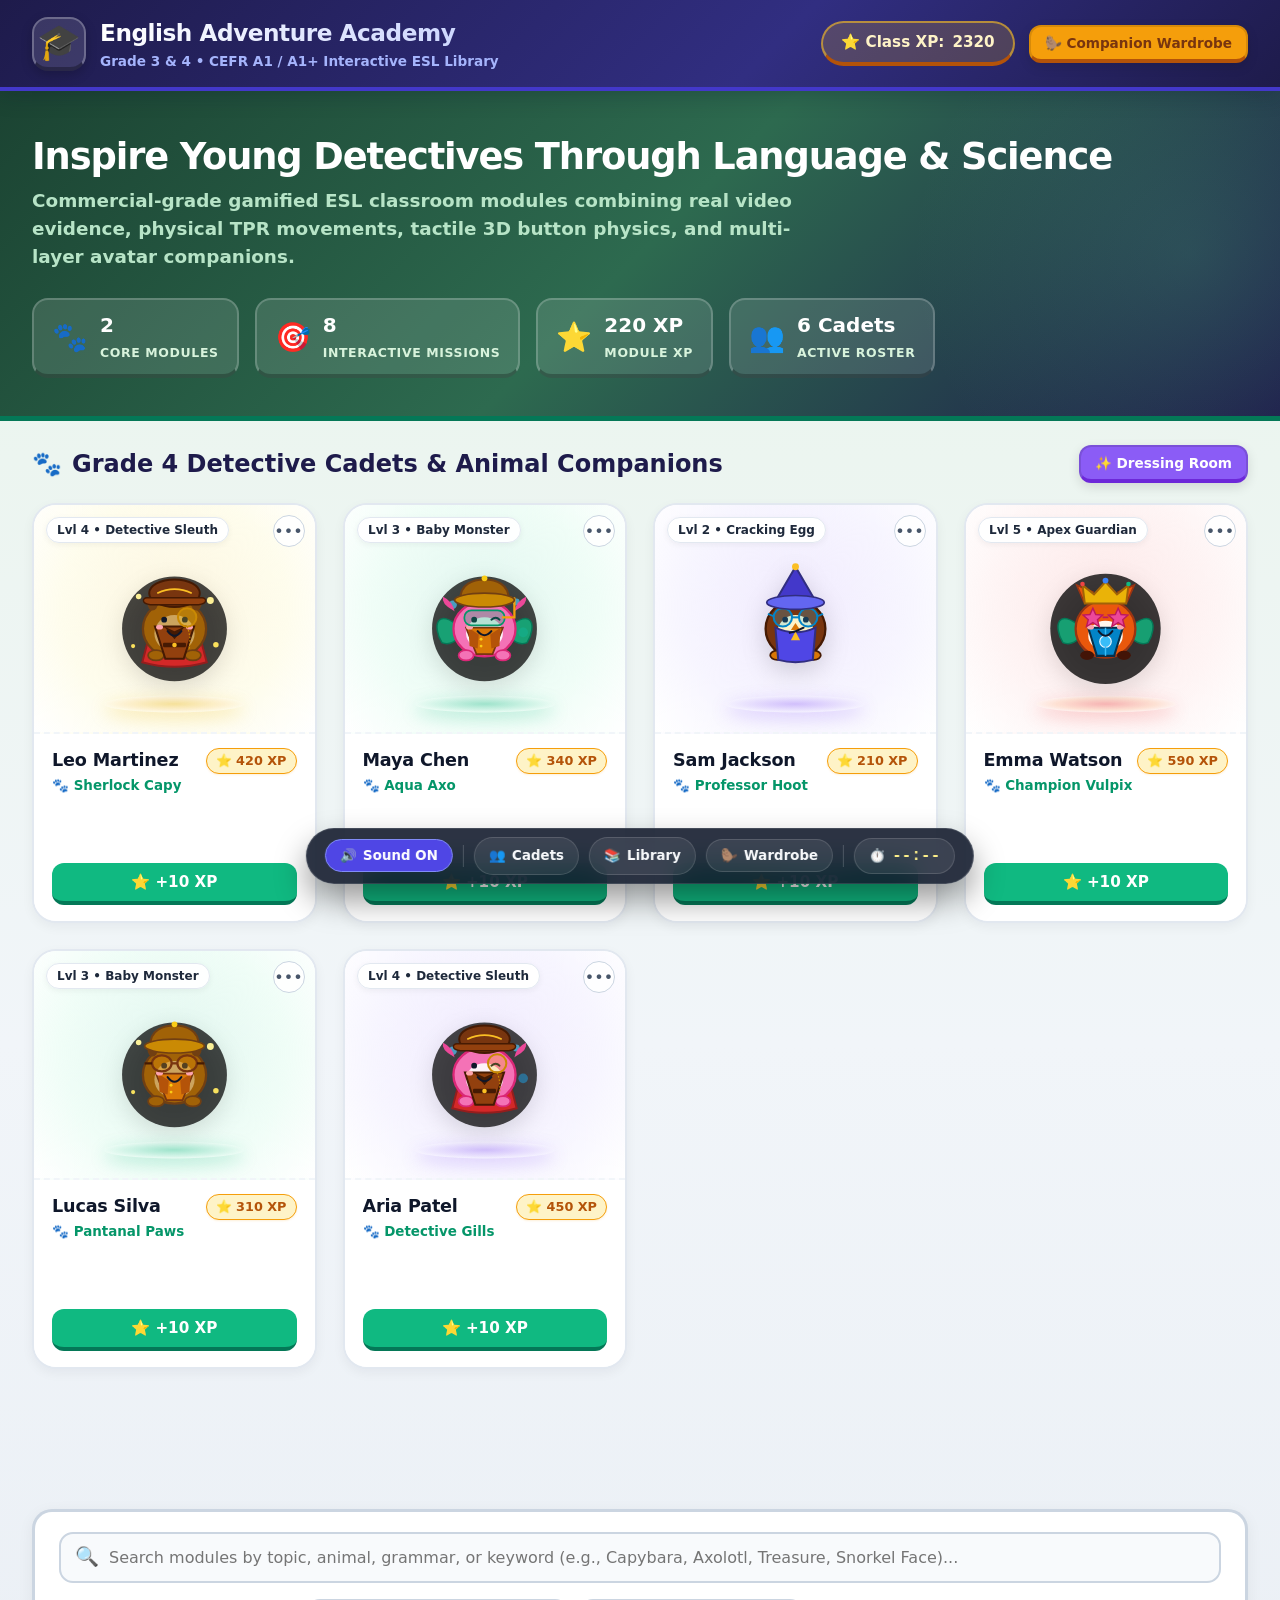
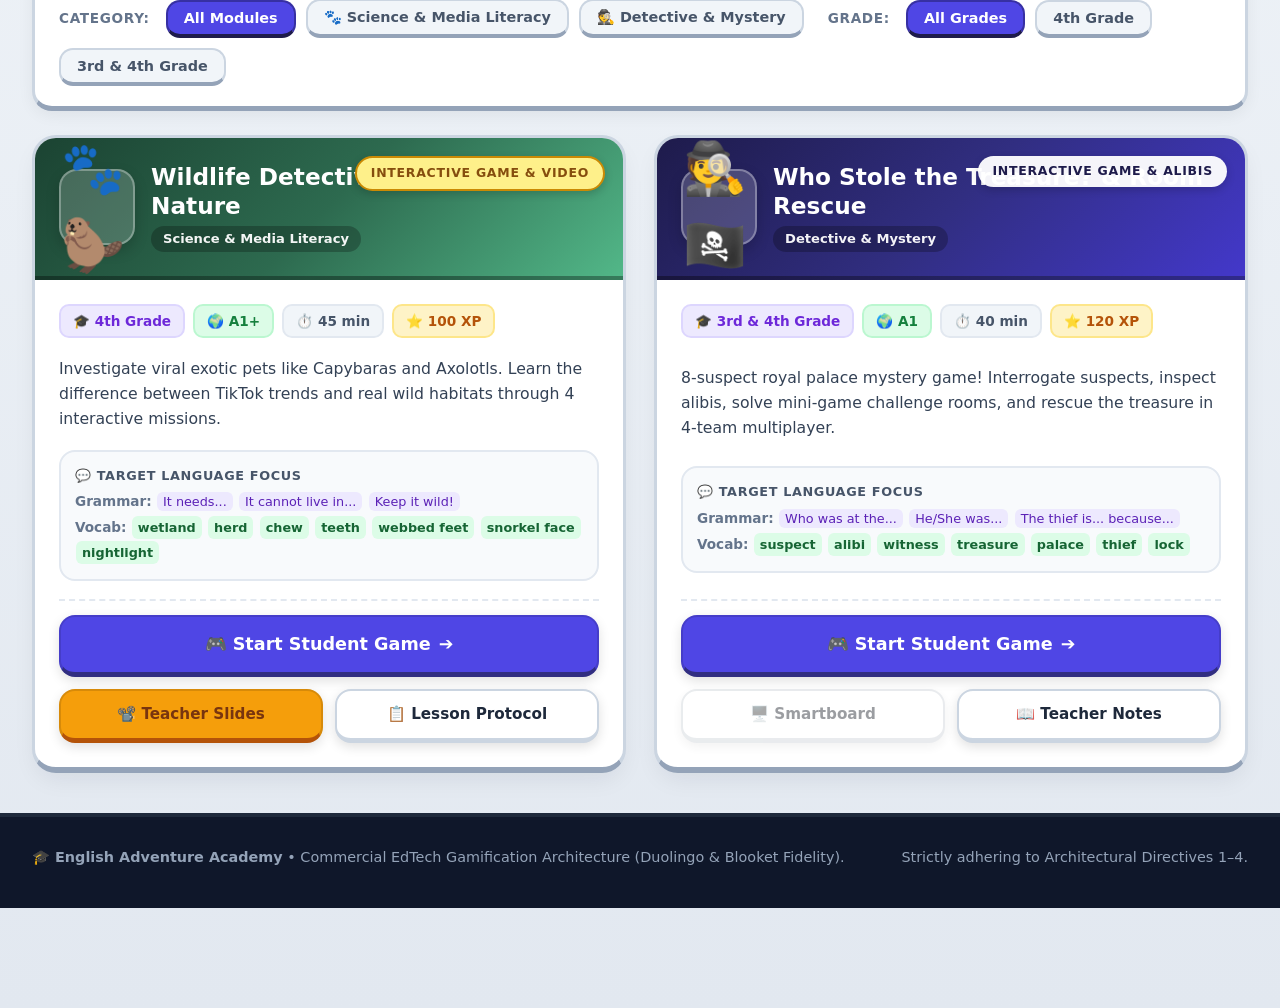
==== commit 46a1da79: "feat(dock-audio): consolidate floating master dock and wire zero-dependency web audio feedback" ====
--- a/index.html
+++ b/index.html
@@ -258,9 +258,9 @@
        Single floating glassmorphic dock housing sound, attendance, wardrobe, timer
        Zero stacked duplicate toolbars
        ========================================================================= -->
-  <nav class="bottom-dock" id="bottom-dock" aria-label="Quick Action Dock">
+  <nav class="floating-master-dock bottom-dock" id="bottom-dock" role="toolbar" aria-label="Classroom Command Dock">
     <!-- Sound FX Toggle -->
-    <button class="dock-btn active" id="dock-sound-btn" title="Toggle Sound FX">
+    <button type="button" class="dock-action-btn dock-btn active" id="dock-sound-btn" title="Toggle Sound FX">
       <span>🔊</span>
       <span>Sound ON</span>
     </button>
@@ -268,17 +268,17 @@
     <div class="dock-divider"></div>
 
     <!-- Quick Navigation Anchors -->
-    <a href="#cadets-section" class="dock-btn" title="Jump to Student Cadets Grid">
+    <a href="#cadets-section" class="dock-action-btn dock-btn" title="Jump to Student Cadets Grid">
       <span>👥</span>
       <span>Cadets</span>
     </a>
 
-    <a href="#curriculum-section" class="dock-btn" title="Jump to Curriculum Modules">
+    <a href="#curriculum-section" class="dock-action-btn dock-btn" title="Jump to Curriculum Modules">
       <span>📚</span>
       <span>Library</span>
     </a>
 
-    <button class="dock-btn" onclick="window.appController.openCustomizer('std-1')" title="Open Avatar Wardrobe">
+    <button type="button" class="dock-action-btn dock-btn" onclick="window.appController.openCustomizer('std-1')" title="Open Avatar Wardrobe">
       <span>🦫</span>
       <span>Wardrobe</span>
     </button>
@@ -286,7 +286,7 @@
     <div class="dock-divider"></div>
 
     <!-- Classroom Activity Timer -->
-    <button class="dock-btn" id="dock-timer-btn" title="Classroom Timer (Click to cycle 5m / 10m / 15m / Off)">
+    <button type="button" class="dock-action-btn dock-btn" id="dock-timer-btn" title="Classroom Timer (Click to cycle 5m / 10m / 15m / Off)">
       <span>⏱️</span>
       <span id="dock-timer-badge" class="dock-timer-badge">--:--</span>
     </button>
@@ -307,6 +307,7 @@
   </footer>
 
   <!-- Scripts -->
+  <script src="js/academy-audio.js"></script>
   <script src="js/school-store.js"></script>
   <script src="js/app.js"></script>
 </body>
--- a/css/style.css
+++ b/css/style.css
@@ -55,7 +55,7 @@
   display: flex;
   flex-direction: column;
   line-height: 1.5;
-  padding-bottom: 90px; /* Space for consolidated bottom dock */
+  padding-bottom: 100px; /* Space for consolidated floating master dock */
 }
 
 /* ==========================================================================
@@ -361,6 +361,10 @@
   gap: 10px;
 }
 
+.classroom-section {
+  padding-bottom: 100px; /* Ensures bottom floating utility bar never overlaps the bottom row of cards */
+}
+
 .student-grid {
   display: grid;
   grid-template-columns: repeat(auto-fill, minmax(280px, 1fr));
@@ -368,29 +372,67 @@
 }
 
 .student-card {
-  height: 420px; /* Fixed height container to enforce 55%-60% companion allocation */
+  height: 420px; /* Enforces 55% companion allocation and 45% plate */
   background: var(--bg-card);
   border-radius: 24px;
-  border: 3px solid #cbd5e1;
-  border-bottom: 6px solid #94a3b8;
-  box-shadow: 0 10px 25px -5px rgba(15, 23, 42, 0.08);
+  border: 2px solid #e2e8f0;
+  box-shadow: 0 4px 12px rgba(15, 23, 42, 0.05);
   display: flex;
   flex-direction: column;
   overflow: hidden;
   position: relative;
-  transition: transform 0.3s var(--spring-bounce), box-shadow 0.3s ease, border-color 0.2s ease;
-}
-
+  transition: transform 0.2s ease, box-shadow 0.2s ease, border-color 0.2s ease;
+}
+
+/* Interactive lift effect when hovering over the card */
 .student-card:hover {
-  transform: translateY(-6px);
-  box-shadow: 0 20px 35px -10px rgba(15, 23, 42, 0.18);
-  border-color: #6366f1;
-  border-bottom-color: #4338ca;
-}
-
-/* TOP 55%–60% STAGE FOR COMPANION GRAPHIC */
+  transform: translateY(-4px);
+  box-shadow: 0 12px 20px -2px rgba(0, 0, 0, 0.08);
+  border-color: #cbd5e1;
+}
+
+/* Elemental hover accents */
+.student-card.element-fire:hover,
+.student-card.element-ember:hover {
+  border-color: #f87171;
+}
+.student-card.element-nature:hover,
+.student-card.element-forest:hover {
+  border-color: #34d399;
+}
+.student-card.element-astral:hover,
+.student-card.element-cosmic:hover {
+  border-color: #a78bfa;
+}
+.student-card.element-thunder:hover,
+.student-card.element-electric:hover {
+  border-color: #fbbf24;
+}
+
+/* Level indicator chip: small rounded chip at the top of the card */
+.student-level-chip,
+.student-level-tag {
+  position: absolute;
+  top: 12px;
+  left: 12px;
+  background: rgba(255, 255, 255, 0.95);
+  border: 1.5px solid #e2e8f0;
+  color: #1e293b;
+  font-size: 0.75rem;
+  font-weight: 800;
+  padding: 3px 10px;
+  border-radius: 9999px;
+  box-shadow: 0 2px 6px rgba(0, 0, 0, 0.05);
+  z-index: 5;
+  display: inline-flex;
+  align-items: center;
+  gap: 4px;
+  backdrop-filter: blur(4px);
+}
+
+/* TOP 55% STAGE FOR MONSTER SPRITE / EGG (Rendered at full scale with object-fit: contain) */
 .student-companion-stage {
-  height: 58%; /* Exactly 58% of card height */
+  height: 55%; /* Dedicated 55% of card height */
   width: 100%;
   position: relative;
   display: flex;
@@ -398,34 +440,71 @@
   align-items: center;
   justify-content: center;
   overflow: hidden;
-  background: radial-gradient(circle at 50% 40%, rgba(99, 102, 241, 0.15) 0%, rgba(238, 242, 255, 0.8) 60%, #ffffff 100%);
-  border-bottom: 2px dashed #e2e8f0;
-}
-
-/* Isometric glowing pedestal */
+  border-bottom: 2px dashed #f1f5f9;
+  background: radial-gradient(circle at 50% 45%, rgba(16, 185, 129, 0.08) 0%, rgba(248, 250, 252, 0.8) 60%, #ffffff 100%);
+}
+
+.student-companion-stage.element-fire,
+.student-companion-stage.element-ember {
+  background: radial-gradient(circle at 50% 45%, rgba(239, 68, 68, 0.12) 0%, rgba(254, 242, 242, 0.8) 60%, #ffffff 100%);
+}
+
+.student-companion-stage.element-nature,
+.student-companion-stage.element-forest {
+  background: radial-gradient(circle at 50% 45%, rgba(16, 185, 129, 0.12) 0%, rgba(236, 253, 245, 0.8) 60%, #ffffff 100%);
+}
+
+.student-companion-stage.element-astral,
+.student-companion-stage.element-cosmic {
+  background: radial-gradient(circle at 50% 45%, rgba(139, 92, 246, 0.12) 0%, rgba(245, 243, 255, 0.8) 60%, #ffffff 100%);
+}
+
+.student-companion-stage.element-thunder,
+.student-companion-stage.element-electric {
+  background: radial-gradient(circle at 50% 45%, rgba(234, 179, 8, 0.12) 0%, rgba(254, 252, 232, 0.8) 60%, #ffffff 100%);
+}
+
+/* Elemental Pedestal Glow Variations */
 .pedestal-disc {
   position: absolute;
-  bottom: 14px;
+  bottom: 12px;
   width: 140px;
-  height: 36px;
+  height: 34px;
   border-radius: 50%;
-  background: radial-gradient(ellipse at center, rgba(79, 70, 229, 0.4) 0%, rgba(99, 102, 241, 0.15) 50%, transparent 75%);
-  box-shadow: 0 8px 20px rgba(79, 70, 229, 0.25);
   transform: scaleY(0.7);
   z-index: 1;
-}
-
-/* Creature with idleBob floating physics */
-.companion-graphic {
-  z-index: 2;
-  font-size: 5rem;
-  line-height: 1;
-  display: flex;
-  align-items: center;
-  justify-content: center;
+  transition: background 0.3s ease, box-shadow 0.3s ease;
+}
+
+.pedestal-disc,
+.pedestal-disc.element-nature,
+.pedestal-disc.element-forest {
+  background: radial-gradient(ellipse at center, rgba(16, 185, 129, 0.35) 0%, rgba(16, 185, 129, 0.12) 50%, transparent 75%);
+  box-shadow: 0 8px 20px rgba(16, 185, 129, 0.25);
+}
+
+.pedestal-disc.element-fire,
+.pedestal-disc.element-ember {
+  background: radial-gradient(ellipse at center, rgba(239, 68, 68, 0.35) 0%, rgba(249, 115, 22, 0.15) 50%, transparent 75%);
+  box-shadow: 0 8px 20px rgba(239, 68, 68, 0.25);
+}
+
+.pedestal-disc.element-astral,
+.pedestal-disc.element-cosmic {
+  background: radial-gradient(ellipse at center, rgba(139, 92, 246, 0.35) 0%, rgba(139, 92, 246, 0.12) 50%, transparent 75%);
+  box-shadow: 0 8px 20px rgba(139, 92, 246, 0.25);
+}
+
+.pedestal-disc.element-thunder,
+.pedestal-disc.element-electric {
+  background: radial-gradient(ellipse at center, rgba(234, 179, 8, 0.35) 0%, rgba(245, 158, 11, 0.12) 50%, transparent 75%);
+  box-shadow: 0 8px 20px rgba(234, 179, 8, 0.25);
+}
+
+/* Idle CSS breathing float */
+.roster-sprite {
   animation: idleBob 3s ease-in-out infinite;
-  filter: drop-shadow(0 12px 16px rgba(0, 0, 0, 0.18));
-  user-select: none;
+  filter: drop-shadow(0 8px 12px rgba(0, 0, 0, 0.15));
   object-fit: contain;
 }
 
@@ -434,39 +513,37 @@
     transform: translateY(0);
   }
   50% {
-    transform: translateY(-10px);
+    transform: translateY(-5px);
   }
 }
 
-/* Card badges */
-.student-level-tag {
-  position: absolute;
-  top: 14px;
-  left: 14px;
-  background: #1e1b4b;
-  color: #fef08a;
-  font-size: 0.8rem;
-  font-weight: 900;
-  padding: 4px 10px;
-  border-radius: var(--radius-full);
-  box-shadow: 0 3px 8px rgba(0,0,0,0.2);
-  z-index: 5;
+.companion-graphic {
+  z-index: 2;
+  font-size: 5rem;
+  line-height: 1;
+  display: flex;
+  align-items: center;
+  justify-content: center;
+  animation: idleBob 3s ease-in-out infinite;
+  filter: drop-shadow(0 8px 12px rgba(0, 0, 0, 0.15));
+  user-select: none;
+  object-fit: contain;
 }
 
 /* Overflow Menu (•••) */
 .student-overflow-btn {
   position: absolute;
-  top: 12px;
-  right: 12px;
+  top: 10px;
+  right: 10px;
   background: rgba(255, 255, 255, 0.9);
-  border: 2px solid #cbd5e1;
+  border: 1.5px solid #cbd5e1;
   border-radius: 50%;
-  width: 34px;
-  height: 34px;
+  width: 32px;
+  height: 32px;
   display: flex;
   align-items: center;
   justify-content: center;
-  font-size: 1.1rem;
+  font-size: 1rem;
   color: #475569;
   cursor: pointer;
   z-index: 10;
@@ -481,12 +558,12 @@
 
 .overflow-dropdown {
   position: absolute;
-  top: 50px;
-  right: 12px;
+  top: 46px;
+  right: 10px;
   background: white;
-  border: 2px solid #cbd5e1;
+  border: 1.5px solid #cbd5e1;
   border-radius: 14px;
-  box-shadow: 0 10px 25px rgba(0,0,0,0.15);
+  box-shadow: 0 10px 25px rgba(0, 0, 0, 0.15);
   display: none;
   flex-direction: column;
   padding: 6px;
@@ -516,9 +593,9 @@
   color: var(--indigo);
 }
 
-/* BOTTOM 42% INFO & PRIMARY ACTION */
+/* BOTTOM 45% INFO & PRIMARY ACTION */
 .student-info-plate {
-  padding: 16px 20px 18px;
+  padding: 14px 18px 16px;
   flex: 1;
   display: flex;
   flex-direction: column;
@@ -526,19 +603,80 @@
   background: #ffffff;
 }
 
-.student-name-box h4 {
-  font-size: 1.15rem;
-  font-weight: 900;
-  color: var(--primary);
+.student-name-row {
+  display: flex;
+  align-items: center;
+  justify-content: space-between;
+  gap: 8px;
+  margin-bottom: 2px;
+}
+
+/* Bold high-contrast student typography */
+.student-name {
+  font-size: 1.1rem;
+  font-weight: 800;
+  color: #0f172a;
+  letter-spacing: -0.01em;
+  margin: 0;
+  line-height: 1.25;
+  white-space: nowrap;
+  overflow: hidden;
+  text-overflow: ellipsis;
+}
+
+/* Chunky tactile game badge for XP */
+.student-xp-badge,
+.student-xp-pill {
+  background: #fef3c7;
+  border: 1.5px solid #f59e0b;
+  color: #b45309;
+  font-weight: 800;
+  border-radius: 9999px;
+  padding: 2.5px 9px;
+  font-size: 0.8rem;
+  display: inline-flex;
+  align-items: center;
+  gap: 4px;
+  box-shadow: 0 1px 2px rgba(245, 158, 11, 0.15);
+  white-space: nowrap;
 }
 
 .student-companion-name {
-  font-size: 0.85rem;
+  font-size: 0.84rem;
   font-weight: 700;
-  color: #40916c;
-}
-
-/* Single Primary Action: +10 XP Button */
+  color: #059669;
+}
+
+/* 3D Tactile XP Action Button */
+.btn-xp-3d {
+  background: #10b981;
+  color: #ffffff;
+  font-weight: 800;
+  border: none;
+  border-bottom: 4px solid #047857;
+  border-radius: 12px;
+  cursor: pointer;
+  transition: transform 0.08s ease, border-bottom-width 0.08s ease;
+  width: 100%;
+  padding: 10px 14px;
+  font-size: 0.95rem;
+  display: flex;
+  align-items: center;
+  justify-content: center;
+  gap: 6px;
+  box-sizing: border-box;
+}
+
+.btn-xp-3d:active {
+  transform: translateY(3px);
+  border-bottom-width: 1px;
+}
+
+.btn-xp-3d:hover {
+  background: #059669;
+}
+
+/* Single Primary Action: +10 XP Button Legacy fallback */
 .btn-xp-award {
   width: 100%;
   padding: 12px;
@@ -555,7 +693,7 @@
   pointer-events: none;
   animation: floatUpFade 0.9s cubic-bezier(0.16, 1, 0.3, 1) forwards;
   z-index: 100;
-  text-shadow: 0 2px 8px rgba(255,255,255,0.9);
+  text-shadow: 0 2px 8px rgba(255, 255, 255, 0.9);
 }
 
 @keyframes floatUpFade {
@@ -1144,61 +1282,69 @@
    - Sound FX, Attendance, Wardrobe, Timer, Navigation
    - Zero stacked duplicate toolbars
    ========================================================================== */
+.floating-master-dock,
 .bottom-dock {
   position: fixed;
-  bottom: 20px;
+  bottom: 16px;
   left: 50%;
   transform: translateX(-50%);
   background: rgba(15, 23, 42, 0.88);
-  backdrop-filter: blur(16px);
-  -webkit-backdrop-filter: blur(16px);
-  border: 2px solid rgba(255, 255, 255, 0.2);
-  border-bottom: 4px solid rgba(0, 0, 0, 0.4);
-  box-shadow: 0 20px 45px rgba(0, 0, 0, 0.35), 0 0 0 1px rgba(255, 255, 255, 0.1);
-  border-radius: var(--radius-full);
+  backdrop-filter: blur(14px);
+  -webkit-backdrop-filter: blur(14px);
+  border: 1px solid rgba(255, 255, 255, 0.12);
+  border-radius: 9999px;
   padding: 8px 18px;
   display: flex;
   align-items: center;
-  gap: 12px;
-  z-index: 999;
-}
-
+  gap: 10px;
+  box-shadow: 0 16px 32px rgba(0, 0, 0, 0.4);
+  z-index: 100;
+}
+
+.dock-action-btn,
 .dock-btn {
-  background: rgba(255, 255, 255, 0.12);
-  border: 1px solid rgba(255, 255, 255, 0.2);
-  border-bottom: 3px solid rgba(0, 0, 0, 0.3);
-  color: white;
+  background: rgba(255, 255, 255, 0.08);
+  border: 1px solid rgba(255, 255, 255, 0.14);
+  color: #f8fafc;
   padding: 8px 14px;
-  border-radius: 14px;
-  font-size: 0.88rem;
-  font-weight: 800;
-  display: flex;
+  border-radius: 9999px;
+  font-size: 0.84rem;
+  font-weight: 700;
+  cursor: pointer;
+  display: inline-flex;
   align-items: center;
   gap: 6px;
-  cursor: pointer;
-  transition: all 0.15s;
+  text-decoration: none;
+  transition: all 0.2s cubic-bezier(0.16, 1, 0.3, 1);
+  white-space: nowrap;
   user-select: none;
 }
 
+.dock-action-btn:hover,
 .dock-btn:hover {
-  background: rgba(255, 255, 255, 0.22);
-  transform: translateY(-2px);
-}
-
+  background: rgba(255, 255, 255, 0.18);
+  border-color: rgba(255, 255, 255, 0.35);
+  color: #ffffff;
+}
+
+/* Tactile elastic press feedback to all dock icons and main action buttons */
+.dock-action-btn:active,
 .dock-btn:active {
-  transform: translateY(2px);
-  border-bottom-width: 1px;
-}
-
+  transform: scale(0.92);
+  transition: transform 0.08s ease;
+}
+
+.dock-action-btn.active,
 .dock-btn.active {
   background: var(--indigo);
   border-color: #818cf8;
+  color: #ffffff;
 }
 
 .dock-divider {
   width: 1px;
-  height: 24px;
-  background: rgba(255, 255, 255, 0.2);
+  height: 22px;
+  background: rgba(255, 255, 255, 0.18);
 }
 
 /* Classroom Timer Floating Badge in Dock */
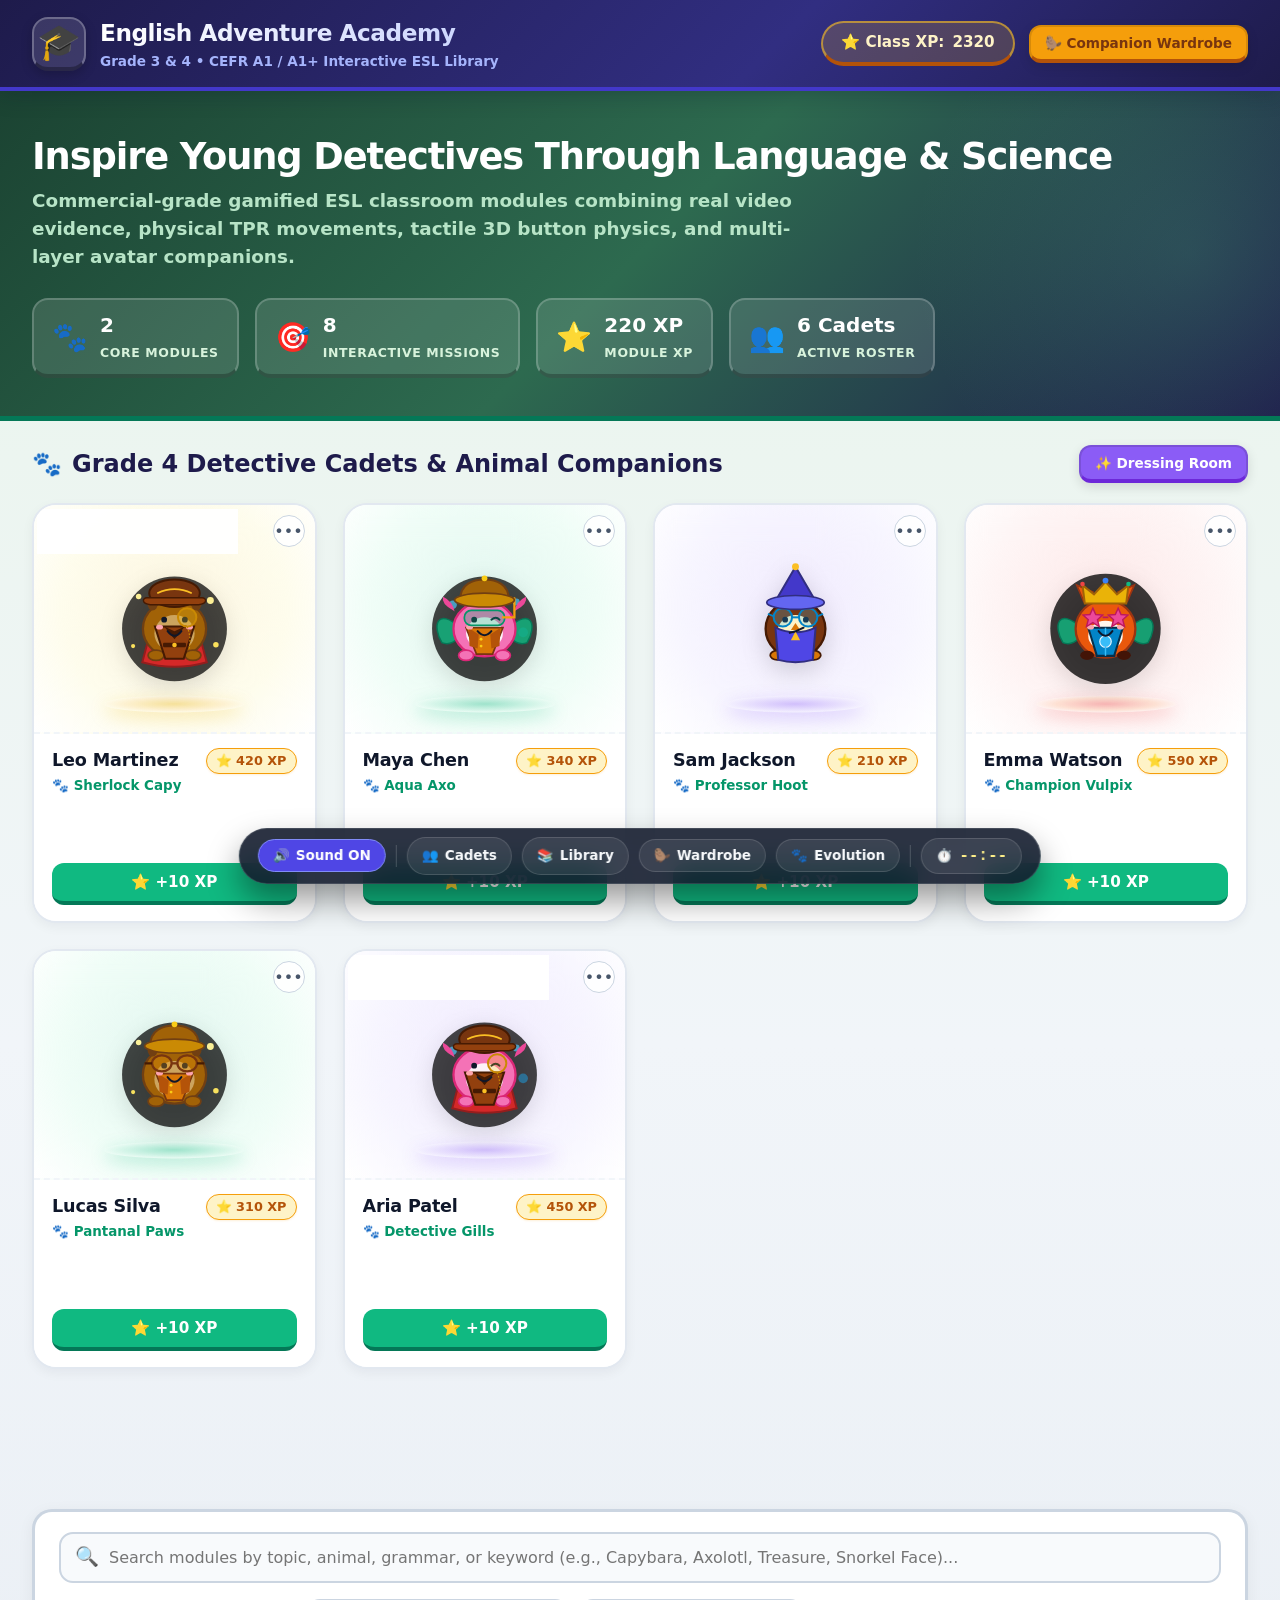
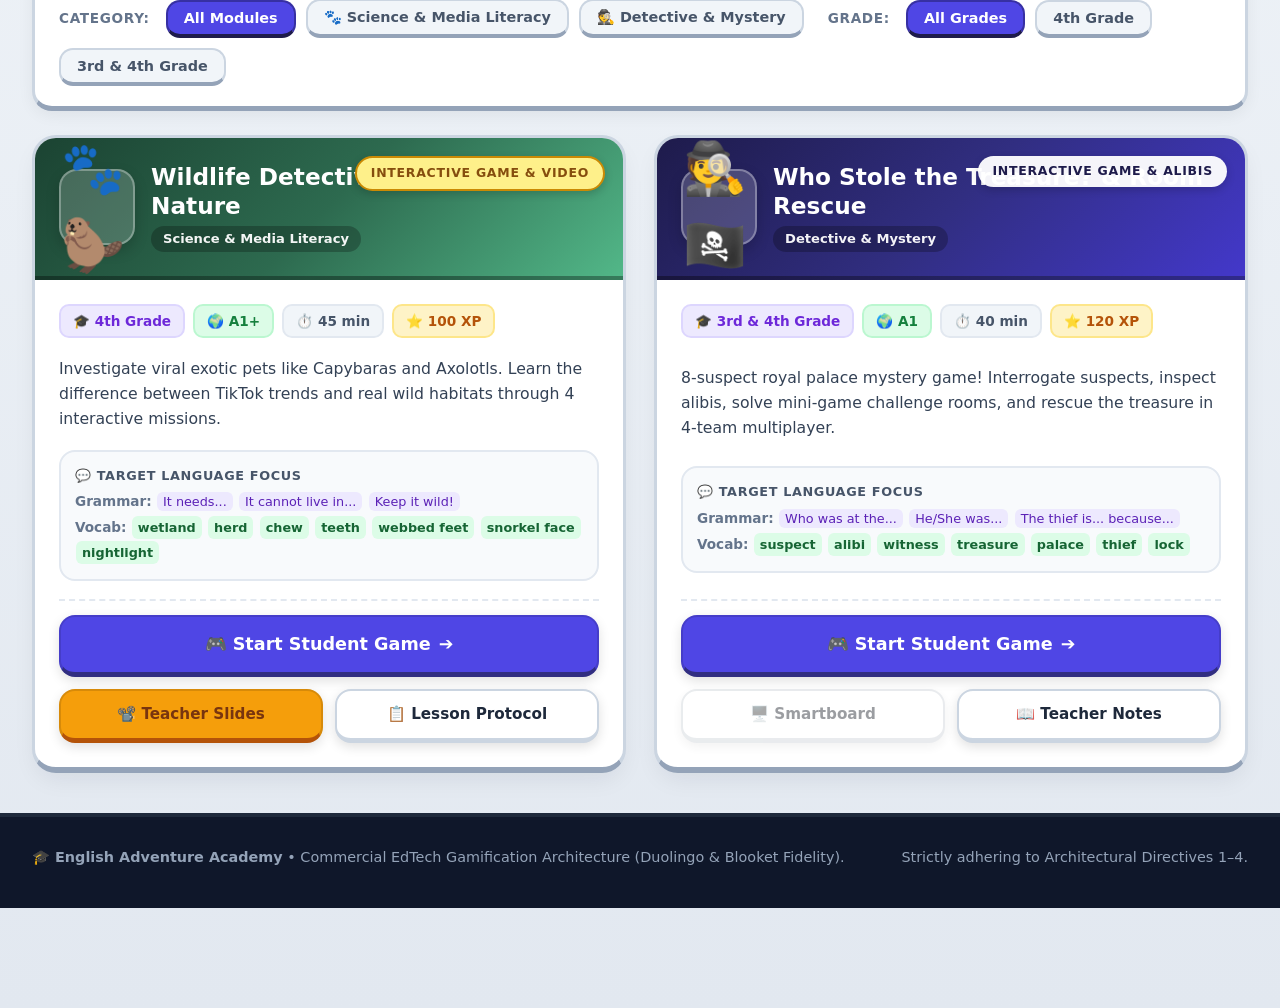
==== commit aecb1dc6: "feat(gamification): implement evolution journey, trophy enamel badges & celebration overlay" ====
--- a/index.html
+++ b/index.html
@@ -254,6 +254,24 @@
   </div>
 
   <!-- =========================================================================
+       EVOLUTION ROADMAP & BADGES MODAL
+       ========================================================================= -->
+  <div id="evolution-modal" class="modal-backdrop">
+    <div class="modal-dialog" style="max-width: 1080px; width: 94%; max-height: 90vh; overflow-y: auto; background: #ffffff; border-radius: 24px; padding: 24px; border: 2px solid #e2e8f0; box-shadow: 0 25px 50px -12px rgba(0, 0, 0, 0.25);">
+      <header class="modal-header" style="display:flex; justify-content:space-between; align-items:center; border-bottom:1px solid #e2e8f0; padding-bottom:14px; margin-bottom:20px;">
+        <h3 class="modal-title" style="font-size:1.35rem; font-weight:900; margin:0; display:flex; align-items:center; gap:8px;">
+          <span>🐾</span>
+          <span>Companion Evolution Journey &amp; Trophy Pins</span>
+        </h3>
+        <button type="button" class="modal-close-btn" onclick="window.appController.closeEvolutionRoadmap()" title="Close Modal">✕</button>
+      </header>
+      <div id="evolution-modal-body">
+        <!-- Injected via window.appController.openEvolutionRoadmap -->
+      </div>
+    </div>
+  </div>
+
+  <!-- =========================================================================
        DIRECTIVE 4: CONSOLIDATED BOTTOM DOCK
        Single floating glassmorphic dock housing sound, attendance, wardrobe, timer
        Zero stacked duplicate toolbars
@@ -283,6 +301,11 @@
       <span>Wardrobe</span>
     </button>
 
+    <button type="button" class="dock-action-btn dock-btn" onclick="window.appController.openEvolutionRoadmap()" title="Open Evolution Journey &amp; Trophy Badges">
+      <span>🐾</span>
+      <span>Evolution</span>
+    </button>
+
     <div class="dock-divider"></div>
 
     <!-- Classroom Activity Timer -->
@@ -308,6 +331,7 @@
 
   <!-- Scripts -->
   <script src="js/academy-audio.js"></script>
+  <script src="js/gamification-milestones.js"></script>
   <script src="js/school-store.js"></script>
   <script src="js/app.js"></script>
 </body>
--- a/css/style.css
+++ b/css/style.css
@@ -1465,3 +1465,635 @@
   
   .bottom-dock { width: 92%; overflow-x: auto; padding: 6px 12px; gap: 8px; justify-content: flex-start; }
 }
+
+/* ==========================================================================
+   TACTILE 3D LAUNCH BUTTON & DASHBOARD OVERVIEW PARITY
+   ========================================================================== */
+.btn-launch-lesson {
+  background: #2563eb;
+  color: #ffffff;
+  font-weight: 900;
+  font-size: 1rem;
+  border: none;
+  border-bottom: 4px solid #1d4ed8;
+  border-radius: 12px;
+  padding: 10px 22px;
+  display: inline-flex;
+  align-items: center;
+  gap: 8px;
+  cursor: pointer;
+  text-decoration: none;
+  transition: transform 0.08s ease, border-bottom-width 0.08s ease;
+  width: fit-content;
+  user-select: none;
+}
+
+.btn-launch-lesson:hover {
+  background: #1d4ed8;
+  color: #ffffff;
+}
+
+.btn-launch-lesson:active {
+  transform: translateY(3px);
+  border-bottom-width: 1px;
+}
+
+.dashboard-stats-hud-container {
+  background: #ffffff;
+  box-shadow: 0 4px 20px -2px rgba(0, 0, 0, 0.05), 0 2px 6px -1px rgba(0, 0, 0, 0.02);
+  border-radius: 20px;
+  padding: 24px 28px;
+  display: flex;
+  align-items: center;
+  justify-content: space-between;
+  gap: 20px;
+  margin-bottom: 24px;
+}
+
+/* ==========================================================================
+   INTERACTIVE EVOLUTION JOURNEY TRACK & 3D ISOMETRIC PEDESTALS
+   ========================================================================== */
+.evolution-journey-container {
+  position: relative;
+  background: radial-gradient(circle at 50% 30%, #1e1b4b 0%, #0f172a 70%, #030712 100%);
+  border-radius: 24px;
+  padding: 32px 24px;
+  overflow: hidden;
+  box-shadow: 0 16px 36px -4px rgba(0, 0, 0, 0.4), inset 0 1px 1px rgba(255, 255, 255, 0.15);
+  margin-bottom: 24px;
+  border: 1px solid rgba(255, 255, 255, 0.12);
+}
+
+.evolution-journey-header {
+  display: flex;
+  justify-content: space-between;
+  align-items: center;
+  margin-bottom: 24px;
+  flex-wrap: wrap;
+  gap: 12px;
+}
+
+.evolution-journey-title {
+  font-size: 1.25rem;
+  font-weight: 900;
+  color: #ffffff;
+  display: flex;
+  align-items: center;
+  gap: 8px;
+  letter-spacing: -0.3px;
+  margin: 0;
+}
+
+.evolution-journey-track {
+  position: relative;
+  display: flex;
+  align-items: flex-end;
+  justify-content: space-between;
+  gap: 16px;
+  padding: 40px 10px 20px;
+  overflow-x: auto;
+  min-height: 260px;
+}
+
+/* Glowing Energy Conduit Line connecting milestones */
+.evolution-conduit-line {
+  position: absolute;
+  top: 145px;
+  left: 50px;
+  right: 50px;
+  height: 6px;
+  background: rgba(255, 255, 255, 0.12);
+  border-radius: 999px;
+  z-index: 1;
+}
+
+.evolution-conduit-fill {
+  height: 100%;
+  background: linear-gradient(90deg, #10b981 0%, #06b6d4 50%, #8b5cf6 100%);
+  border-radius: 999px;
+  box-shadow: 0 0 16px rgba(56, 189, 248, 0.7), 0 0 30px rgba(16, 185, 129, 0.4);
+  transition: width 0.6s cubic-bezier(0.16, 1, 0.3, 1);
+}
+
+/* Milestone Node */
+.evolution-milestone-node {
+  position: relative;
+  z-index: 2;
+  display: flex;
+  flex-direction: column;
+  align-items: center;
+  min-width: 140px;
+  flex: 1;
+  cursor: pointer;
+  transition: transform 0.2s cubic-bezier(0.16, 1, 0.3, 1);
+}
+
+.evolution-milestone-node:hover {
+  transform: translateY(-6px);
+}
+
+/* 3D Isometric Pedestal */
+.pedestal-3d-wrap {
+  position: relative;
+  width: 120px;
+  height: 130px;
+  display: flex;
+  flex-direction: column;
+  align-items: center;
+  justify-content: flex-end;
+}
+
+.stage-character-float {
+  position: relative;
+  z-index: 3;
+  margin-bottom: -15px;
+  animation: idleBob 3s ease-in-out infinite;
+  display: flex;
+  align-items: center;
+  justify-content: center;
+  width: 90px;
+  height: 90px;
+}
+
+.pedestal-isometric-3d {
+  width: 100px;
+  height: 38px;
+  border-radius: 50%;
+  background: radial-gradient(ellipse at 50% 30%, #38bdf8 0%, #0284c7 40%, #0369a1 85%, #082f49 100%);
+  border: 2px solid rgba(56, 189, 248, 0.5);
+  box-shadow: 0 10px 24px rgba(2, 132, 199, 0.4), inset 0 2px 4px rgba(255, 255, 255, 0.6);
+  position: relative;
+}
+
+.evolution-milestone-node.is-unlocked .pedestal-isometric-3d {
+  background: radial-gradient(ellipse at 50% 30%, #34d399 0%, #059669 45%, #047857 85%, #022c22 100%);
+  border-color: rgba(52, 211, 153, 0.7);
+  box-shadow: 0 12px 28px rgba(16, 185, 129, 0.45), inset 0 2px 4px rgba(255, 255, 255, 0.7);
+}
+
+.evolution-milestone-node.is-active-stage .pedestal-isometric-3d {
+  background: radial-gradient(ellipse at 50% 30%, #a78bfa 0%, #7c3aed 45%, #6d28d9 85%, #2e1065 100%);
+  border-color: rgba(167, 139, 250, 0.85);
+  box-shadow: 0 14px 32px rgba(139, 92, 246, 0.55), inset 0 3px 6px rgba(255, 255, 255, 0.8);
+}
+
+.milestone-meta-card {
+  margin-top: 12px;
+  text-align: center;
+  background: rgba(15, 23, 42, 0.75);
+  backdrop-filter: blur(8px);
+  border: 1px solid rgba(255, 255, 255, 0.12);
+  border-radius: 12px;
+  padding: 8px 12px;
+  width: 100%;
+  max-width: 130px;
+}
+
+.milestone-level-tag {
+  font-size: 0.68rem;
+  font-weight: 900;
+  text-transform: uppercase;
+  letter-spacing: 0.05em;
+  color: #38bdf8;
+}
+
+.evolution-milestone-node.is-unlocked .milestone-level-tag {
+  color: #34d399;
+}
+
+.evolution-milestone-node.is-active-stage .milestone-level-tag {
+  color: #c084fc;
+}
+
+.milestone-title {
+  font-size: 0.86rem;
+  font-weight: 800;
+  color: #ffffff;
+  white-space: nowrap;
+  overflow: hidden;
+  text-overflow: ellipsis;
+  margin: 2px 0 4px 0;
+}
+
+.milestone-xp-pill {
+  font-size: 0.72rem;
+  font-weight: 800;
+  background: rgba(245, 158, 11, 0.2);
+  color: #fde68a;
+  border: 1px solid rgba(245, 158, 11, 0.35);
+  border-radius: 999px;
+  padding: 2px 8px;
+  display: inline-block;
+}
+
+/* Sleek Hover Gear / Pencil Admin Icon */
+.milestone-admin-gear {
+  position: absolute;
+  top: 2px;
+  right: 2px;
+  width: 28px;
+  height: 28px;
+  border-radius: 50%;
+  background: rgba(15, 23, 42, 0.85);
+  border: 1px solid rgba(255, 255, 255, 0.2);
+  color: #94a3b8;
+  display: flex;
+  align-items: center;
+  justify-content: center;
+  font-size: 0.78rem;
+  opacity: 0;
+  transform: scale(0.8);
+  transition: all 0.2s cubic-bezier(0.16, 1, 0.3, 1);
+  cursor: pointer;
+  z-index: 10;
+}
+
+.evolution-milestone-node:hover .milestone-admin-gear {
+  opacity: 1;
+  transform: scale(1);
+}
+
+.milestone-admin-gear:hover {
+  background: #2563eb;
+  color: #ffffff;
+  border-color: #60a5fa;
+  transform: scale(1.15) rotate(45deg);
+}
+
+/* ==========================================================================
+   PHYSICALIZED BADGE & ACHIEVEMENT TRADING CARDS (TROPHY ENAMEL PINS)
+   ========================================================================== */
+.badges-trading-grid,
+.achievements-trading-grid {
+  display: grid;
+  grid-template-columns: repeat(auto-fill, minmax(185px, 1fr));
+  gap: 18px;
+  margin-top: 14px;
+}
+
+.badge-trading-card {
+  min-width: 160px;
+  background: radial-gradient(circle at 50% 15%, #ffffff 0%, #f8fafc 100%);
+  border-radius: 20px;
+  padding: 18px 14px;
+  display: flex;
+  flex-direction: column;
+  align-items: center;
+  text-align: center;
+  position: relative;
+  box-shadow: 0 4px 14px -2px rgba(0, 0, 0, 0.06), 0 2px 6px -1px rgba(0, 0, 0, 0.02);
+  border: 2px solid #e2e8f0;
+  transition: transform 0.2s cubic-bezier(0.16, 1, 0.3, 1), box-shadow 0.2s ease, border-color 0.2s ease;
+  overflow: hidden;
+}
+
+.badge-trading-card:hover {
+  transform: translateY(-5px);
+  box-shadow: 0 12px 24px -4px rgba(0, 0, 0, 0.12);
+}
+
+/* Tier 1: Emerald Explorer (100–150 XP) */
+.badge-trading-card.tier-emerald-explorer {
+  border-color: #10b981;
+  background: radial-gradient(circle at 50% 12%, #ecfdf5 0%, #ffffff 70%);
+}
+.badge-trading-card.tier-emerald-explorer:hover {
+  box-shadow: 0 14px 28px -4px rgba(16, 185, 129, 0.25);
+}
+
+/* Tier 2: Solar Amber (200–350 XP) */
+.badge-trading-card.tier-solar-amber {
+  border-color: #f59e0b;
+  background: radial-gradient(circle at 50% 12%, #fffbeb 0%, #ffffff 70%);
+}
+.badge-trading-card.tier-solar-amber:hover {
+  box-shadow: 0 14px 28px -4px rgba(245, 158, 11, 0.28);
+}
+
+/* Tier 3: Cosmic Violet Legendary (400+ XP) with Holographic Border Glow */
+.badge-trading-card.tier-cosmic-violet {
+  border-color: #8b5cf6;
+  background: radial-gradient(circle at 50% 12%, #f5f3ff 0%, #ffffff 65%);
+  box-shadow: 0 6px 20px -2px rgba(139, 92, 246, 0.28);
+  position: relative;
+}
+
+.badge-trading-card.tier-cosmic-violet::before {
+  content: "";
+  position: absolute;
+  inset: -2px;
+  border-radius: 22px;
+  background: linear-gradient(135deg, rgba(139, 92, 246, 0.4), rgba(236, 72, 153, 0.4), rgba(59, 130, 246, 0.4));
+  z-index: -1;
+  filter: blur(3px);
+  opacity: 0.75;
+}
+
+.badge-trading-card.tier-cosmic-violet:hover {
+  box-shadow: 0 16px 32px -4px rgba(139, 92, 246, 0.4), 0 0 20px rgba(168, 85, 247, 0.35);
+}
+
+/* Glowing Circular Bezel Enamel Pin (48px–56px inner crest) */
+.badge-enamel-bezel {
+  width: 64px;
+  height: 64px;
+  border-radius: 50%;
+  display: flex;
+  align-items: center;
+  justify-content: center;
+  background: #ffffff;
+  border: 3px solid #cbd5e1;
+  box-shadow: inset 0 2px 4px rgba(0, 0, 0, 0.08), 0 4px 10px rgba(0, 0, 0, 0.06);
+  margin-bottom: 10px;
+  transition: transform 0.25s cubic-bezier(0.16, 1, 0.3, 1);
+  position: relative;
+}
+
+.badge-trading-card:hover .badge-enamel-bezel {
+  transform: scale(1.12) rotate(6deg);
+}
+
+.tier-emerald-explorer .badge-enamel-bezel {
+  border-color: #10b981;
+  box-shadow: 0 0 14px rgba(16, 185, 129, 0.35), inset 0 2px 4px rgba(16, 185, 129, 0.15);
+}
+
+.tier-solar-amber .badge-enamel-bezel {
+  border-color: #f59e0b;
+  box-shadow: 0 0 16px rgba(245, 158, 11, 0.4), inset 0 2px 4px rgba(245, 158, 11, 0.15);
+}
+
+.tier-cosmic-violet .badge-enamel-bezel {
+  border-color: #8b5cf6;
+  box-shadow: 0 0 20px rgba(139, 92, 246, 0.5), inset 0 2px 4px rgba(139, 92, 246, 0.2);
+}
+
+.badge-crest-icon {
+  font-size: 2rem;
+  line-height: 1;
+}
+
+.badge-trading-name {
+  font-size: 0.92rem;
+  font-weight: 800;
+  color: #0f172a;
+  line-height: 1.25;
+  margin-bottom: 4px;
+}
+
+.badge-trading-desc {
+  font-size: 0.74rem;
+  color: #64748b;
+  line-height: 1.35;
+  margin-bottom: 10px;
+  display: -webkit-box;
+  -webkit-line-clamp: 2;
+  -webkit-box-orient: vertical;
+  overflow: hidden;
+}
+
+.badge-rarity-pill {
+  font-size: 0.68rem;
+  font-weight: 900;
+  text-transform: uppercase;
+  letter-spacing: 0.05em;
+  padding: 3px 8px;
+  border-radius: 999px;
+  margin-bottom: 10px;
+}
+
+.tier-emerald-explorer .badge-rarity-pill {
+  background: #ecfdf5;
+  color: #047857;
+  border: 1px solid #a7f3d0;
+}
+
+.tier-solar-amber .badge-rarity-pill {
+  background: #fffbeb;
+  color: #b45309;
+  border: 1px solid #fde68a;
+}
+
+.tier-cosmic-violet .badge-rarity-pill {
+  background: #f5f3ff;
+  color: #6d28d9;
+  border: 1px solid #ddd6fe;
+}
+
+/* 3D Tactile Award Badge Push Button */
+.btn-award-badge-3d {
+  background: #10b981;
+  color: #ffffff;
+  font-weight: 800;
+  font-size: 0.78rem;
+  border: none;
+  border-bottom: 3px solid #047857;
+  border-radius: 10px;
+  padding: 6px 14px;
+  cursor: pointer;
+  display: inline-flex;
+  align-items: center;
+  gap: 5px;
+  transition: transform 0.08s ease, border-bottom-width 0.08s ease;
+  width: 100%;
+  justify-content: center;
+}
+
+.btn-award-badge-3d:hover {
+  background: #059669;
+}
+
+.btn-award-badge-3d:active {
+  transform: translateY(2px);
+  border-bottom-width: 1px;
+}
+
+/* ==========================================================================
+   CINEMATIC HATCHING & EVOLUTION OVERLAY
+   ========================================================================== */
+#evolution-ceremony-overlay {
+  position: fixed;
+  inset: 0;
+  z-index: 100000;
+  background: radial-gradient(circle at 50% 35%, rgba(30, 27, 75, 0.96) 0%, rgba(15, 23, 42, 0.98) 60%, #030712 100%);
+  display: flex;
+  align-items: center;
+  justify-content: center;
+  backdrop-filter: blur(16px);
+  -webkit-backdrop-filter: blur(16px);
+  animation: overlayFadeIn 0.3s ease-out forwards;
+}
+
+@keyframes overlayFadeIn {
+  from { opacity: 0; }
+  to { opacity: 1; }
+}
+
+.ceremony-card {
+  position: relative;
+  width: 90%;
+  max-width: 580px;
+  background: rgba(15, 23, 42, 0.88);
+  border: 1.5px solid rgba(255, 255, 255, 0.18);
+  border-radius: 28px;
+  padding: 40px 32px;
+  text-align: center;
+  box-shadow: 0 24px 64px -8px rgba(0, 0, 0, 0.6), 0 0 50px rgba(139, 92, 246, 0.3);
+  display: flex;
+  flex-direction: column;
+  align-items: center;
+  overflow: hidden;
+}
+
+/* Upward Volumetric Light Beam */
+.ceremony-card::before {
+  content: "";
+  position: absolute;
+  top: 10%;
+  left: 50%;
+  transform: translateX(-50%);
+  width: 320px;
+  height: 380px;
+  background: radial-gradient(ellipse at 50% 65%, rgba(56, 189, 248, 0.4) 0%, rgba(139, 92, 246, 0.25) 45%, transparent 70%);
+  border-radius: 50%;
+  pointer-events: none;
+  animation: pulseGlow 2.5s ease-in-out infinite alternate;
+}
+
+@keyframes pulseGlow {
+  0% { transform: translateX(-50%) scale(0.95); opacity: 0.7; }
+  100% { transform: translateX(-50%) scale(1.1); opacity: 1; }
+}
+
+.ceremony-stage-wrap {
+  position: relative;
+  width: 220px;
+  height: 220px;
+  display: flex;
+  flex-direction: column;
+  align-items: center;
+  justify-content: flex-end;
+  margin: 10px 0 24px 0;
+}
+
+.ceremony-sprite-box {
+  position: relative;
+  z-index: 3;
+  margin-bottom: -20px;
+  animation: ceremonyTransform 1.6s cubic-bezier(0.16, 1, 0.3, 1) forwards, idleBob 3s ease-in-out infinite 1.6s;
+  filter: drop-shadow(0 0 28px rgba(56, 189, 248, 0.85));
+}
+
+@keyframes ceremonyTransform {
+  0% {
+    transform: scale(0.4) rotate(-15deg);
+    filter: drop-shadow(0 0 40px #ffffff) brightness(2.5);
+    opacity: 0;
+  }
+  50% {
+    transform: scale(1.25) rotate(5deg);
+    filter: drop-shadow(0 0 60px #38bdf8) brightness(1.6);
+    opacity: 1;
+  }
+  100% {
+    transform: scale(1) rotate(0deg);
+    filter: drop-shadow(0 0 24px rgba(56, 189, 248, 0.7)) brightness(1);
+    opacity: 1;
+  }
+}
+
+.ceremony-pedestal {
+  width: 180px;
+  height: 60px;
+  border-radius: 50%;
+  background: radial-gradient(ellipse at 50% 30%, #38bdf8 0%, #2563eb 45%, #1d4ed8 80%, #0f172a 100%);
+  border: 3px solid rgba(147, 197, 253, 0.75);
+  box-shadow: 0 16px 40px rgba(37, 99, 235, 0.6), inset 0 3px 8px rgba(255, 255, 255, 0.8);
+}
+
+.ceremony-tag {
+  font-size: 0.85rem;
+  font-weight: 900;
+  text-transform: uppercase;
+  letter-spacing: 0.08em;
+  color: #fde047;
+  background: rgba(245, 158, 11, 0.2);
+  border: 1px solid rgba(245, 158, 11, 0.4);
+  padding: 4px 14px;
+  border-radius: 999px;
+  margin-bottom: 8px;
+}
+
+.ceremony-title {
+  font-size: 1.85rem;
+  font-weight: 900;
+  color: #ffffff;
+  margin-bottom: 6px;
+  letter-spacing: -0.5px;
+}
+
+.ceremony-sub {
+  font-size: 1.05rem;
+  color: #93c5fd;
+  font-weight: 700;
+  margin-bottom: 12px;
+}
+
+.ceremony-desc {
+  font-size: 0.88rem;
+  color: #cbd5e1;
+  max-width: 440px;
+  margin-bottom: 24px;
+  line-height: 1.45;
+}
+
+/* 3D Tactile Congratulate Button */
+.btn-ceremony-congratulate {
+  background: #10b981;
+  color: #ffffff;
+  font-weight: 900;
+  font-size: 1.05rem;
+  border: none;
+  border-bottom: 4px solid #047857;
+  border-radius: 14px;
+  padding: 12px 28px;
+  cursor: pointer;
+  display: inline-flex;
+  align-items: center;
+  gap: 8px;
+  transition: transform 0.08s ease, border-bottom-width 0.08s ease;
+  user-select: none;
+}
+
+.btn-ceremony-congratulate:hover {
+  background: #059669;
+}
+
+.btn-ceremony-congratulate:active {
+  transform: translateY(3px);
+  border-bottom-width: 1px;
+}
+
+/* Confetti Shower Particles */
+.ceremony-confetti {
+  position: absolute;
+  width: 10px;
+  height: 14px;
+  pointer-events: none;
+  border-radius: 2px;
+  animation: confettiFall 2.8s linear forwards;
+  z-index: 100001;
+}
+
+@keyframes confettiFall {
+  0% {
+    transform: translateY(-20px) rotate(0deg) scale(0.8);
+    opacity: 1;
+  }
+  100% {
+    transform: translateY(100vh) rotate(720deg) scale(1.1);
+    opacity: 0;
+  }
+}
+
+
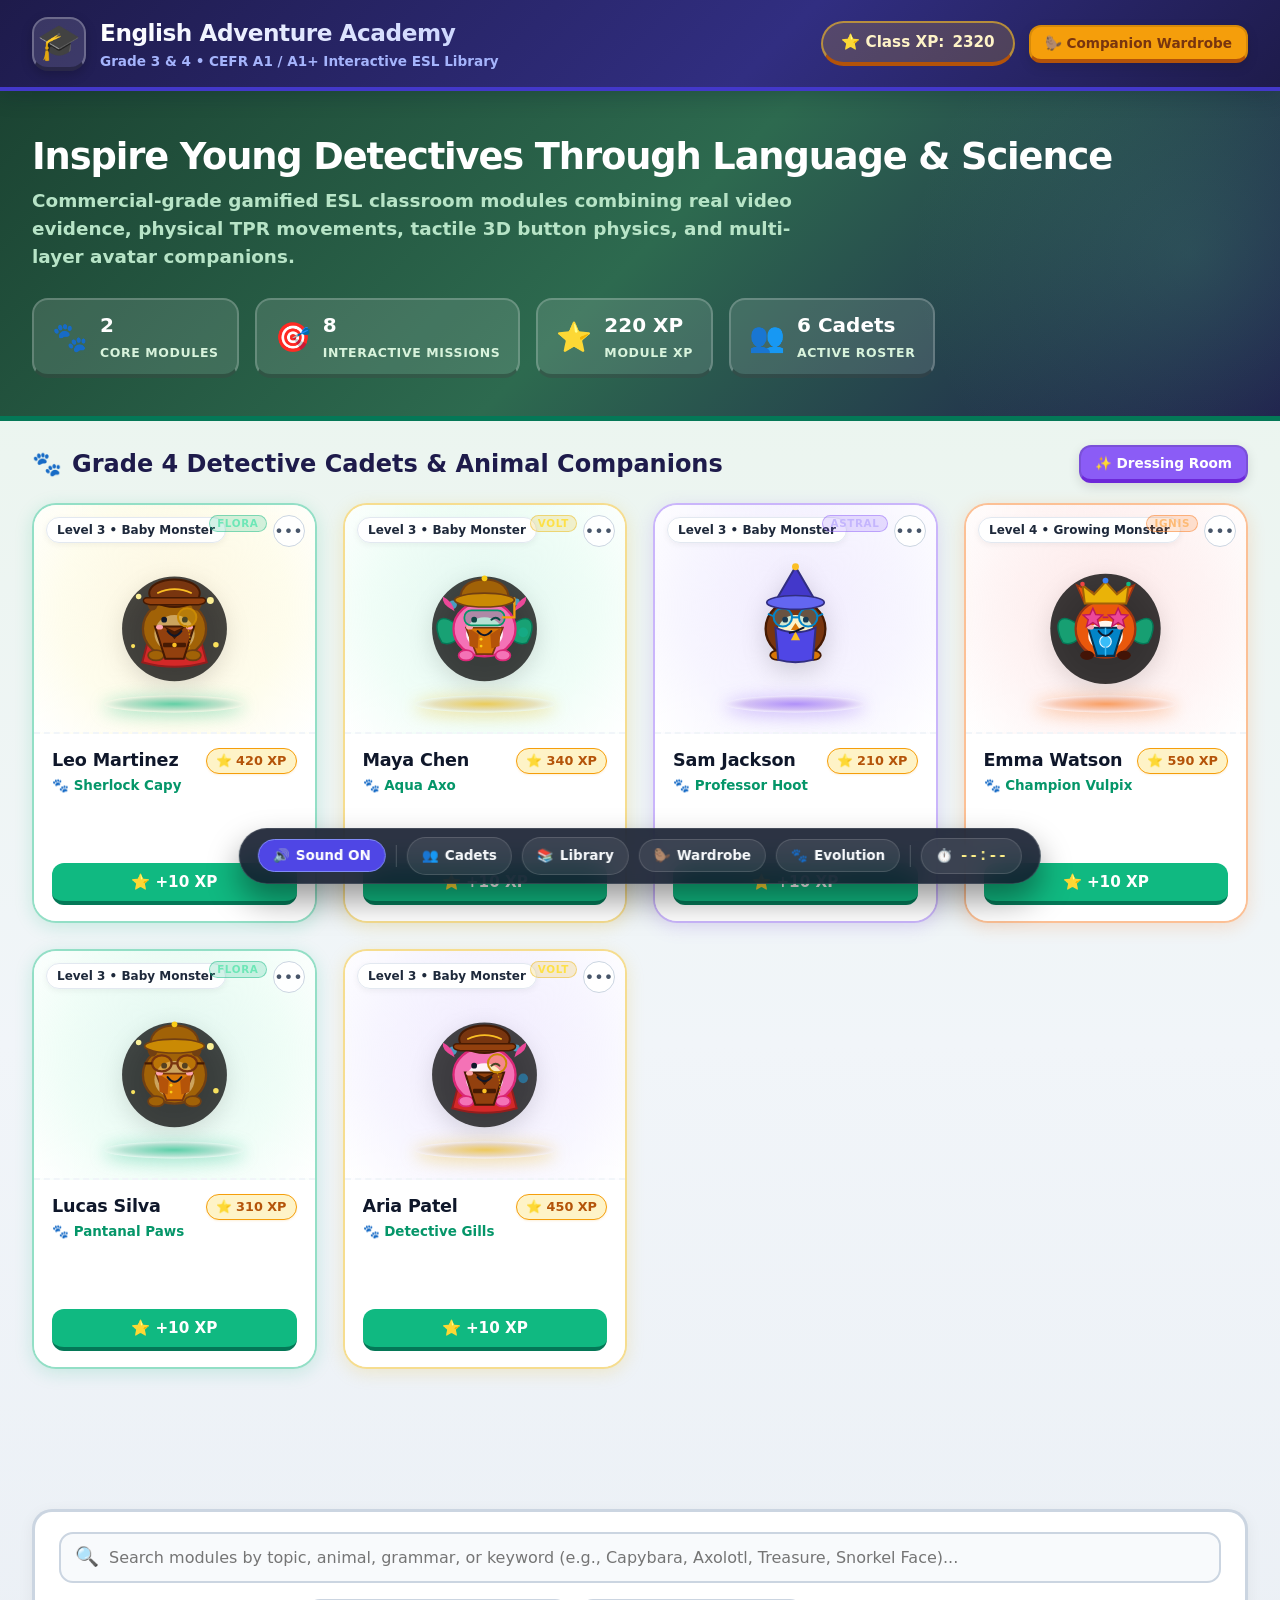
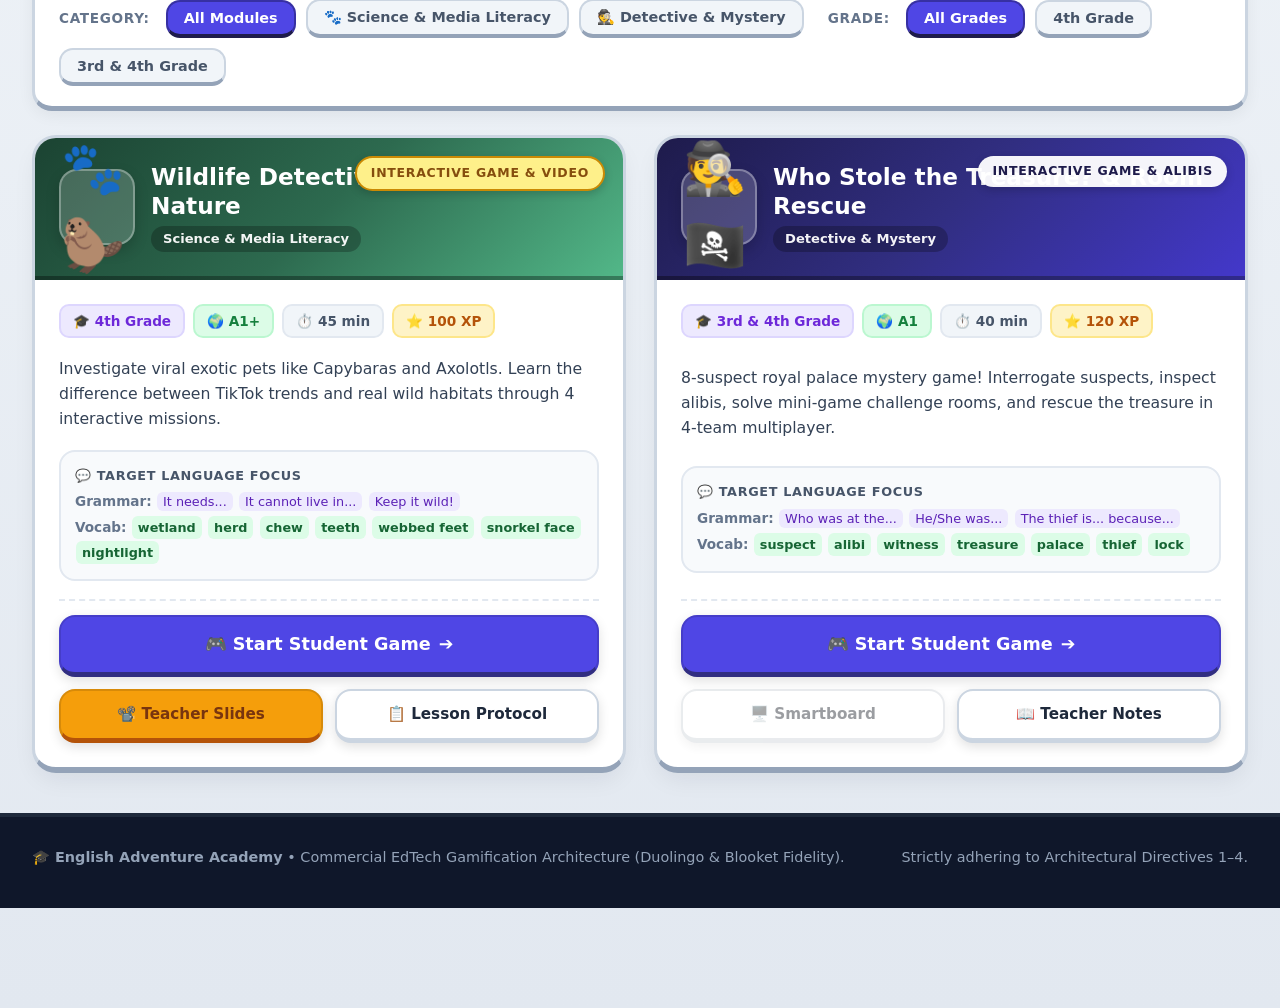
==== commit d045a9b6: "Standardize student.xpHistory transaction ledger schema and UI viewer" ====
--- a/index.html
+++ b/index.html
@@ -272,6 +272,27 @@
   </div>
 
   <!-- =========================================================================
+       STUDENT XP AUDIT LEDGER MODAL
+       ========================================================================= -->
+  <div id="xp-history-modal" class="modal-backdrop">
+    <div class="modal-dialog" style="max-width: 860px; width: 94%; max-height: 90vh; overflow-y: auto; background: #ffffff; border-radius: 24px; padding: 24px; border: 2px solid #e2e8f0; box-shadow: 0 25px 50px -12px rgba(0, 0, 0, 0.25);">
+      <header class="modal-header" style="display:flex; justify-content:space-between; align-items:center; border-bottom:1px solid #e2e8f0; padding-bottom:14px; margin-bottom:18px;">
+        <div style="display:flex; align-items:center; gap:12px;">
+          <div id="xp-history-avatar-badge" style="font-size:2rem; width:44px; height:44px; display:flex; align-items:center; justify-content:center; background:#f1f5f9; border-radius:50%; border:2px solid #cbd5e1;">🐾</div>
+          <div>
+            <h3 id="xp-history-title" class="modal-title" style="font-size:1.3rem; font-weight:900; margin:0; color:#0f172a;">Student XP Ledger</h3>
+            <div id="xp-history-balance" style="font-size:0.85rem; font-weight:800; color:#059669; margin-top:2px;">Active Balance: 0 XP</div>
+          </div>
+        </div>
+        <button type="button" class="modal-close-btn" onclick="window.appController.closeStudentXPHistory()" title="Close Modal">✕</button>
+      </header>
+      <div id="xp-history-table-container">
+        <!-- Rendered dynamically -->
+      </div>
+    </div>
+  </div>
+
+  <!-- =========================================================================
        DIRECTIVE 4: CONSOLIDATED BOTTOM DOCK
        Single floating glassmorphic dock housing sound, attendance, wardrobe, timer
        Zero stacked duplicate toolbars
--- a/css/style.css
+++ b/css/style.css
@@ -2096,4 +2096,106 @@
   }
 }
 
-
+/* =========================================================================
+   4 DISTINCT SPECIES ARCHETYPES UNDERGLOW, PEDESTALS & BADGES
+   1. Ignis (Dragon/Flame): Warm ember underglow (#f97316)
+   2. Flora (Fox/Forest): Emerald nature glow (#10b981)
+   3. Volt (Pikachu/Electric): Electric amber glow (#eab308)
+   4. Astral (Owl/Cosmic): Violet celestial glow (#8b5cf6)
+   ========================================================================= */
+
+/* Card Border & Glow Accents */
+.student-card.archetype-ignis {
+  border-color: rgba(249, 115, 22, 0.45);
+  box-shadow: 0 4px 18px rgba(249, 115, 22, 0.18), inset 0 0 16px rgba(249, 115, 22, 0.08);
+}
+.student-card.archetype-ignis:hover {
+  border-color: #f97316;
+  box-shadow: 0 8px 28px rgba(249, 115, 22, 0.35), inset 0 0 20px rgba(249, 115, 22, 0.14);
+}
+
+.student-card.archetype-flora {
+  border-color: rgba(16, 185, 129, 0.45);
+  box-shadow: 0 4px 18px rgba(16, 185, 129, 0.18), inset 0 0 16px rgba(16, 185, 129, 0.08);
+}
+.student-card.archetype-flora:hover {
+  border-color: #10b981;
+  box-shadow: 0 8px 28px rgba(16, 185, 129, 0.35), inset 0 0 20px rgba(16, 185, 129, 0.14);
+}
+
+.student-card.archetype-volt {
+  border-color: rgba(234, 179, 8, 0.45);
+  box-shadow: 0 4px 18px rgba(234, 179, 8, 0.18), inset 0 0 16px rgba(234, 179, 8, 0.08);
+}
+.student-card.archetype-volt:hover {
+  border-color: #eab308;
+  box-shadow: 0 8px 28px rgba(234, 179, 8, 0.35), inset 0 0 20px rgba(234, 179, 8, 0.14);
+}
+
+.student-card.archetype-astral {
+  border-color: rgba(139, 92, 246, 0.45);
+  box-shadow: 0 4px 18px rgba(139, 92, 246, 0.18), inset 0 0 16px rgba(139, 92, 246, 0.08);
+}
+.student-card.archetype-astral:hover {
+  border-color: #8b5cf6;
+  box-shadow: 0 8px 28px rgba(139, 92, 246, 0.35), inset 0 0 20px rgba(139, 92, 246, 0.14);
+}
+
+/* Badge Archetype Chips */
+.student-archetype-chip {
+  position: absolute;
+  top: 10px;
+  right: 48px;
+  display: inline-flex;
+  align-items: center;
+  font-size: 0.65rem;
+  font-weight: 900;
+  text-transform: uppercase;
+  letter-spacing: 0.06em;
+  padding: 2px 7px;
+  border-radius: 9999px;
+  line-height: 1;
+  user-select: none;
+  z-index: 10;
+}
+.student-archetype-chip.archetype-ignis {
+  background: rgba(249, 115, 22, 0.18);
+  color: #fdba74;
+  border: 1px solid rgba(249, 115, 22, 0.45);
+}
+.student-archetype-chip.archetype-flora {
+  background: rgba(16, 185, 129, 0.18);
+  color: #6ee7b7;
+  border: 1px solid rgba(16, 185, 129, 0.45);
+}
+.student-archetype-chip.archetype-volt {
+  background: rgba(234, 179, 8, 0.18);
+  color: #fde047;
+  border: 1px solid rgba(234, 179, 8, 0.45);
+}
+.student-archetype-chip.archetype-astral {
+  background: rgba(139, 92, 246, 0.18);
+  color: #c4b5fd;
+  border: 1px solid rgba(139, 92, 246, 0.45);
+}
+
+/* Pedestal Disc Glows */
+.pedestal-disc.archetype-ignis {
+  background: radial-gradient(ellipse at center, rgba(249, 115, 22, 0.65) 0%, rgba(234, 88, 12, 0.25) 50%, transparent 75%);
+  box-shadow: 0 4px 20px rgba(249, 115, 22, 0.4);
+}
+.pedestal-disc.archetype-flora {
+  background: radial-gradient(ellipse at center, rgba(16, 185, 129, 0.65) 0%, rgba(5, 150, 105, 0.25) 50%, transparent 75%);
+  box-shadow: 0 4px 20px rgba(16, 185, 129, 0.4);
+}
+.pedestal-disc.archetype-volt {
+  background: radial-gradient(ellipse at center, rgba(234, 179, 8, 0.65) 0%, rgba(202, 138, 4, 0.25) 50%, transparent 75%);
+  box-shadow: 0 4px 20px rgba(234, 179, 8, 0.4);
+}
+.pedestal-disc.archetype-astral {
+  background: radial-gradient(ellipse at center, rgba(139, 92, 246, 0.65) 0%, rgba(109, 40, 217, 0.25) 50%, transparent 75%);
+  box-shadow: 0 4px 20px rgba(139, 92, 246, 0.4);
+}
+
+
+
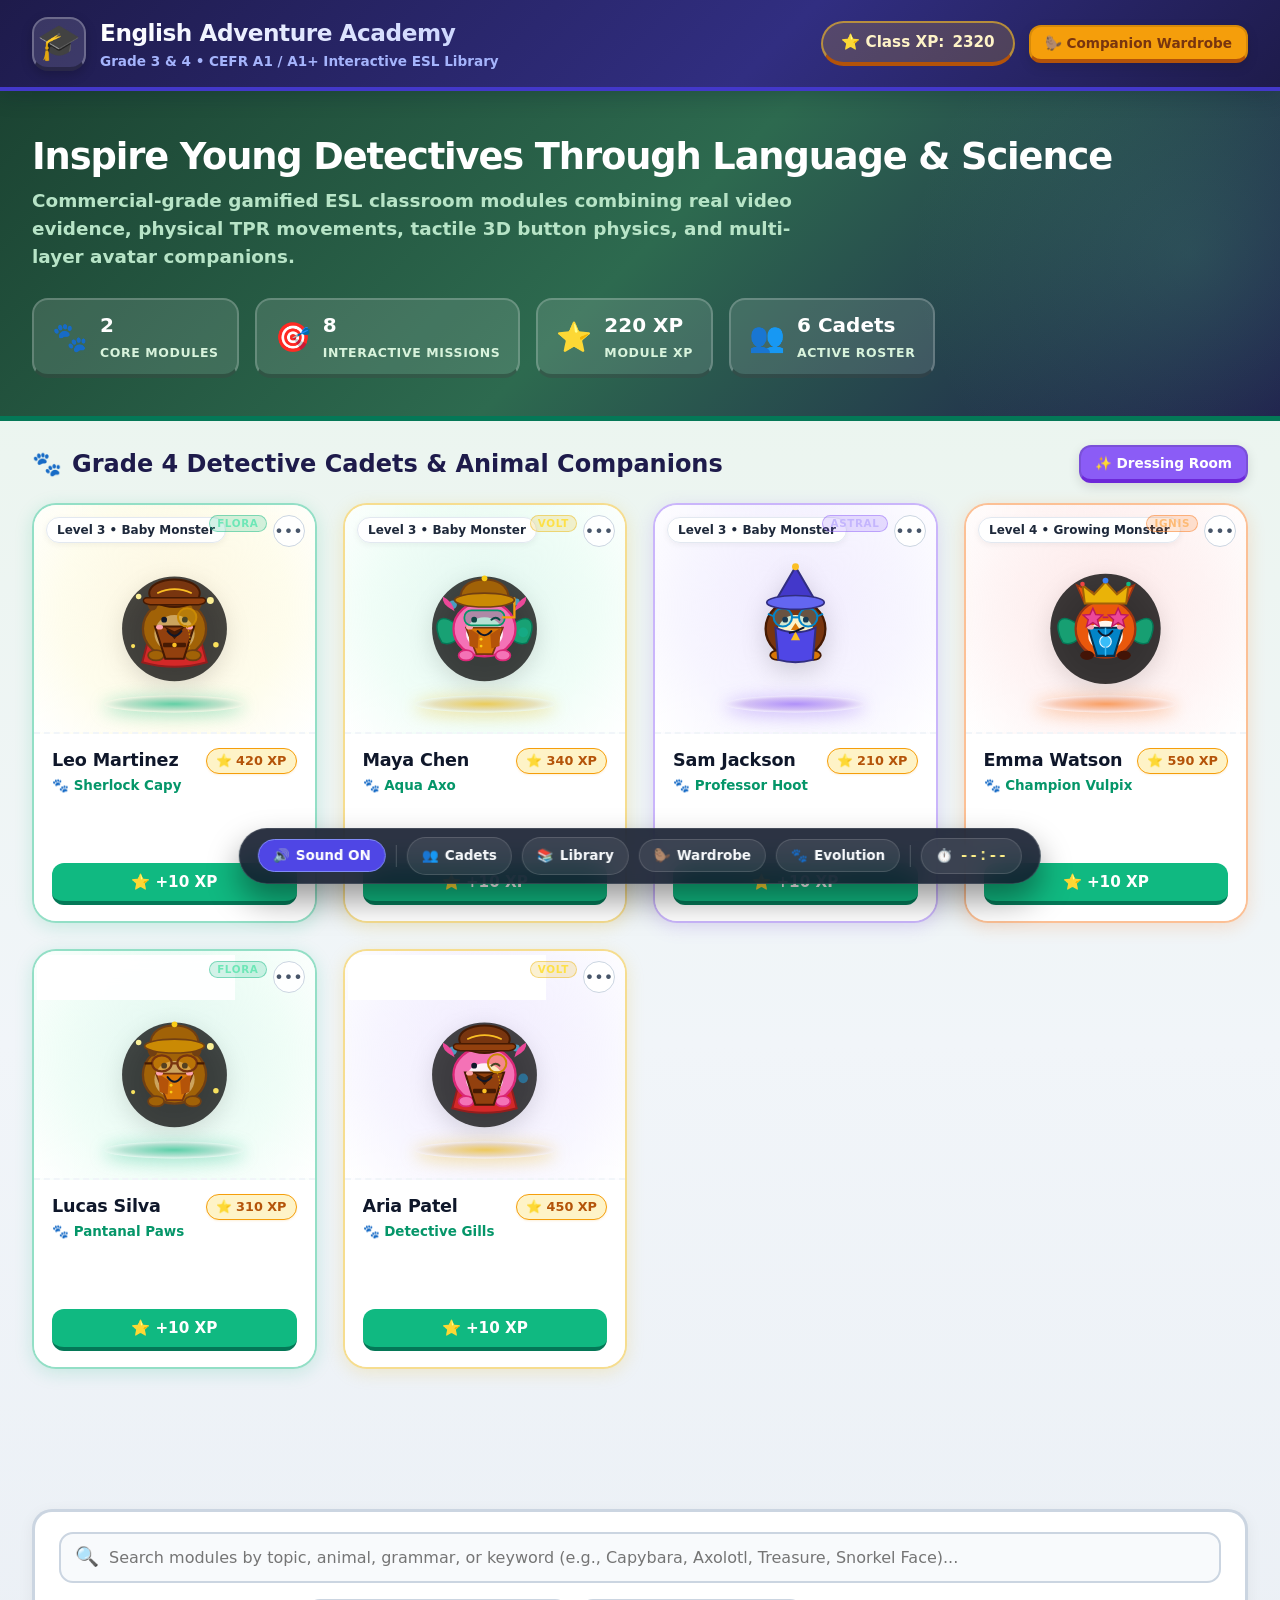
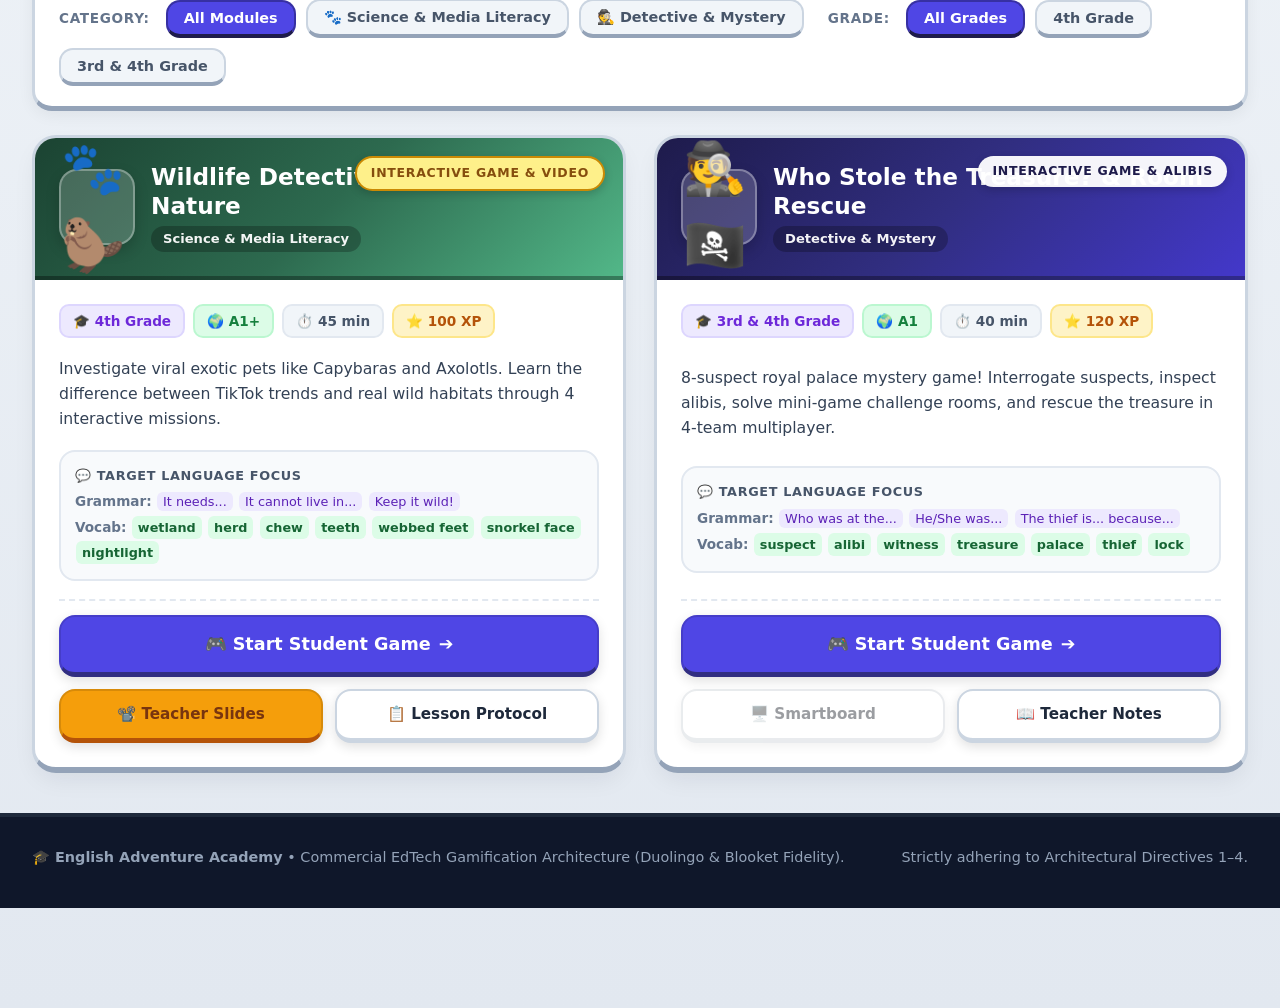
==== commit abc8fdcb: "feat(xp-history): upgrade awardXP to record unshifted structured audit log and wire #student-profile" ====
--- a/index.html
+++ b/index.html
@@ -272,22 +272,39 @@
   </div>
 
   <!-- =========================================================================
-       STUDENT XP AUDIT LEDGER MODAL
-       ========================================================================= -->
-  <div id="xp-history-modal" class="modal-backdrop">
-    <div class="modal-dialog" style="max-width: 860px; width: 94%; max-height: 90vh; overflow-y: auto; background: #ffffff; border-radius: 24px; padding: 24px; border: 2px solid #e2e8f0; box-shadow: 0 25px 50px -12px rgba(0, 0, 0, 0.25);">
+       STUDENT PROFILE & XP AUDIT LEDGER MODAL (#student-profile-modal)
+       ========================================================================= -->
+  <div id="student-profile-modal" class="modal-backdrop">
+    <div id="xp-history-modal" class="modal-dialog" style="max-width: 860px; width: 94%; max-height: 90vh; overflow-y: auto; background: #ffffff; border-radius: 24px; padding: 24px; border: 2px solid #e2e8f0; box-shadow: 0 25px 50px -12px rgba(0, 0, 0, 0.25);">
       <header class="modal-header" style="display:flex; justify-content:space-between; align-items:center; border-bottom:1px solid #e2e8f0; padding-bottom:14px; margin-bottom:18px;">
         <div style="display:flex; align-items:center; gap:12px;">
           <div id="xp-history-avatar-badge" style="font-size:2rem; width:44px; height:44px; display:flex; align-items:center; justify-content:center; background:#f1f5f9; border-radius:50%; border:2px solid #cbd5e1;">🐾</div>
           <div>
-            <h3 id="xp-history-title" class="modal-title" style="font-size:1.3rem; font-weight:900; margin:0; color:#0f172a;">Student XP Ledger</h3>
+            <h3 id="xp-history-title" class="modal-title" style="font-size:1.3rem; font-weight:900; margin:0; color:#0f172a;">Student Profile &amp; XP Ledger</h3>
             <div id="xp-history-balance" style="font-size:0.85rem; font-weight:800; color:#059669; margin-top:2px;">Active Balance: 0 XP</div>
           </div>
         </div>
-        <button type="button" class="modal-close-btn" onclick="window.appController.closeStudentXPHistory()" title="Close Modal">✕</button>
+        <button type="button" class="modal-close-btn" onclick="window.appController.closeStudentProfile ? window.appController.closeStudentProfile() : window.appController.closeStudentXPHistory()" title="Close Modal">✕</button>
       </header>
-      <div id="xp-history-table-container">
-        <!-- Rendered dynamically -->
+      <div id="student-xp-history-tab" class="profile-tab-content">
+        <!-- Ledger Summary Bar -->
+        <div style="display:flex; justify-content:space-between; align-items:center; background:#0f172a; padding:12px 18px; border-radius:12px; margin-bottom:14px; border:1px solid #1e293b;">
+          <div>
+            <span style="font-size:0.75rem; color:#94a3b8; text-transform:uppercase;">Lifetime Total</span>
+            <h3 style="margin:0; font-size:1.4rem; color:#f59e0b; font-weight:900;" id="ledger-lifetime-xp">⭐ 290 XP</h3>
+          </div>
+          <div style="display:flex; gap:6px;">
+            <button class="filter-pill active" onclick="filterLedger('all')">All</button>
+            <button class="filter-pill" onclick="filterLedger('homework')">Homework</button>
+            <button class="filter-pill" onclick="filterLedger('quiz')">Quizzes</button>
+            <button class="filter-pill" onclick="filterLedger('live')">Classroom</button>
+          </div>
+        </div>
+
+        <!-- Timeline Feed -->
+        <div class="xp-timeline-list" id="xp-history-feed" style="max-height: 320px; overflow-y: auto; display: flex; flex-direction: column; gap: 8px;">
+          <!-- Rendered dynamically by JavaScript -->
+        </div>
       </div>
     </div>
   </div>
--- a/css/style.css
+++ b/css/style.css
@@ -2197,5 +2197,65 @@
   box-shadow: 0 4px 20px rgba(139, 92, 246, 0.4);
 }
 
-
-
+/* =========================================================================
+   STUDENT XP AUDIT LEDGER & TIMELINE FEED
+   ========================================================================= */
+.filter-pill {
+  background: #1e293b;
+  color: #94a3b8;
+  border: 1px solid #334155;
+  border-radius: 20px;
+  padding: 5px 14px;
+  font-size: 0.78rem;
+  font-weight: 700;
+  cursor: pointer;
+  transition: all 0.2s cubic-bezier(0.4, 0, 0.2, 1);
+  outline: none;
+}
+.filter-pill:hover {
+  background: #334155;
+  color: #f8fafc;
+  transform: translateY(-1px);
+}
+.filter-pill.active {
+  background: #f59e0b;
+  color: #0f172a;
+  border-color: #f59e0b;
+  box-shadow: 0 2px 8px rgba(245, 158, 11, 0.3);
+}
+
+.xp-timeline-list {
+  scrollbar-width: thin;
+  scrollbar-color: #334155 #0f172a;
+}
+.xp-timeline-list::-webkit-scrollbar {
+  width: 6px;
+}
+.xp-timeline-list::-webkit-scrollbar-thumb {
+  background: #334155;
+  border-radius: 4px;
+}
+
+.xp-timeline-card {
+  display: flex;
+  justify-content: space-between;
+  align-items: center;
+  background: #1e293b;
+  border: 1px solid #334155;
+  border-radius: 12px;
+  padding: 10px 16px;
+  transition: all 0.18s ease;
+}
+.xp-timeline-card:hover {
+  background: #243248;
+  border-color: #475569;
+  transform: translateX(2px);
+}
+.xp-timeline-card.is-voided {
+  opacity: 0.45;
+  background: #141e2e;
+  border-style: dashed;
+}
+
+
+
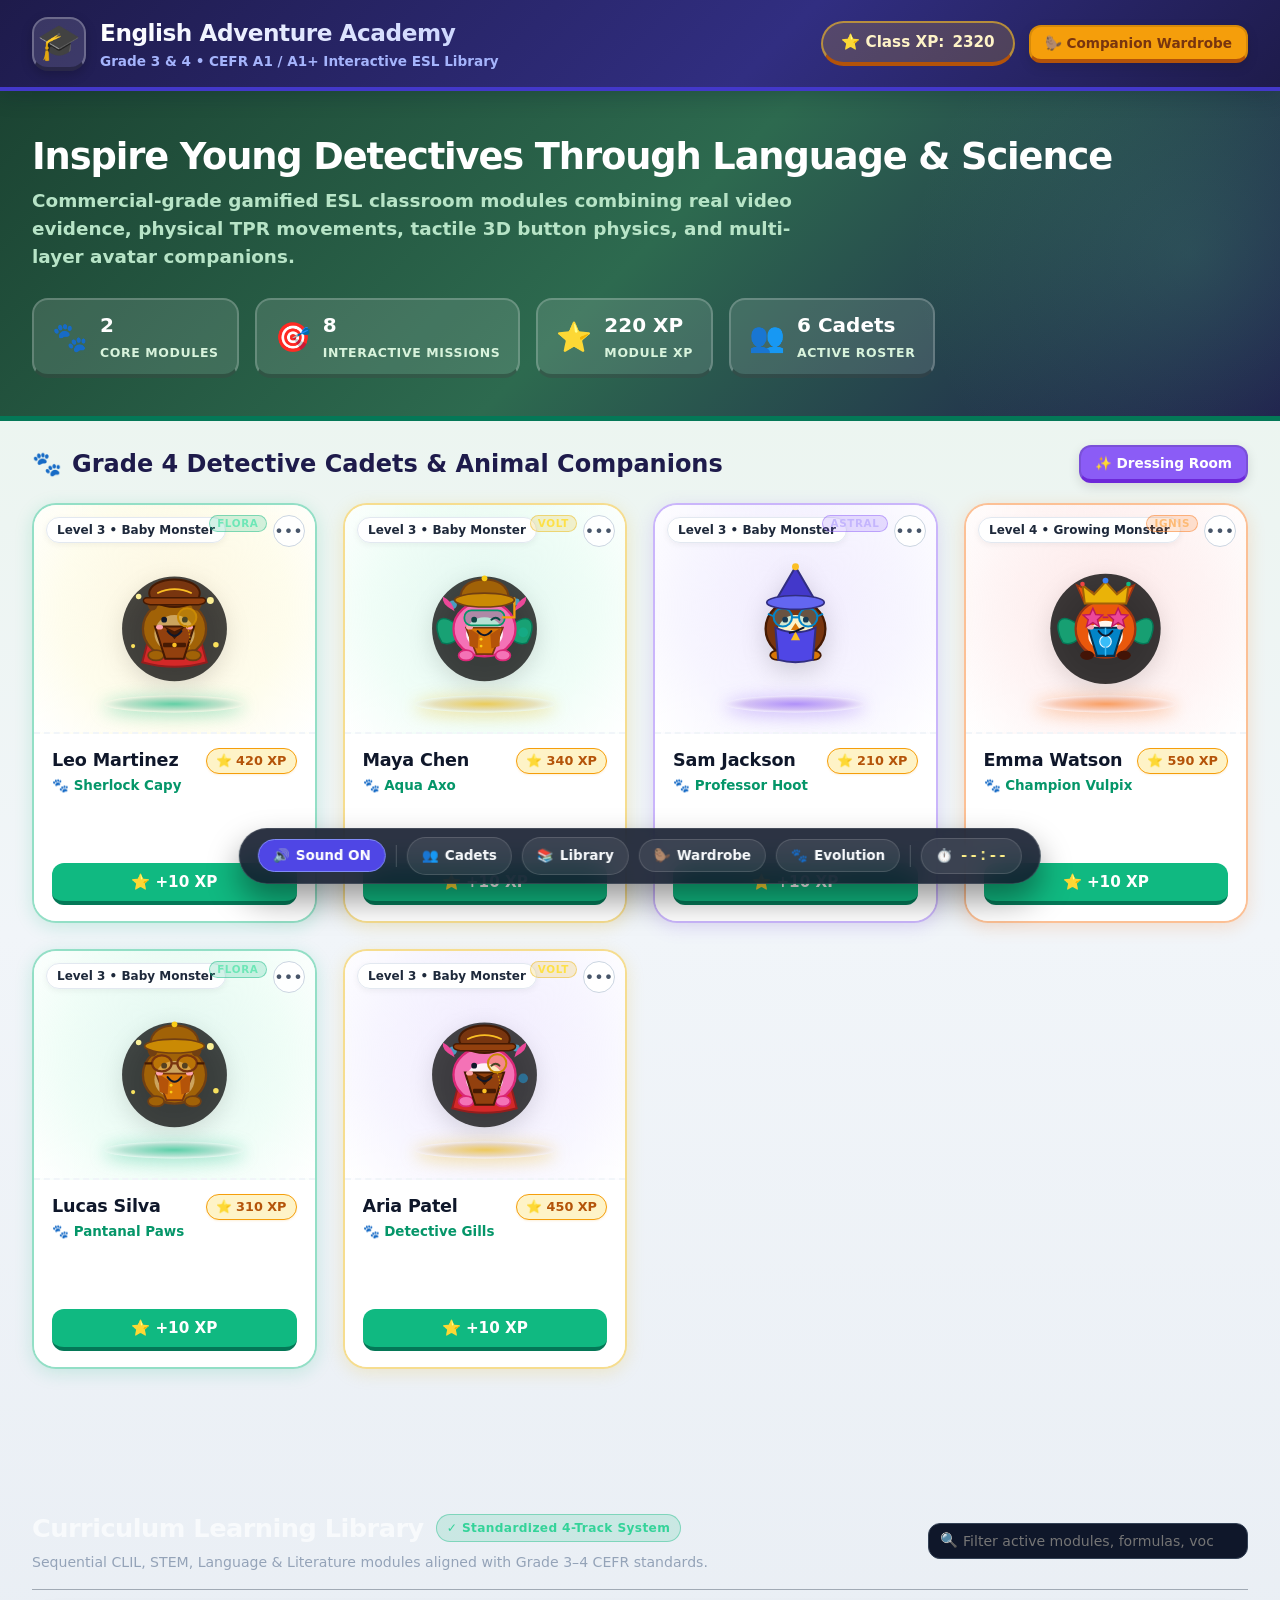
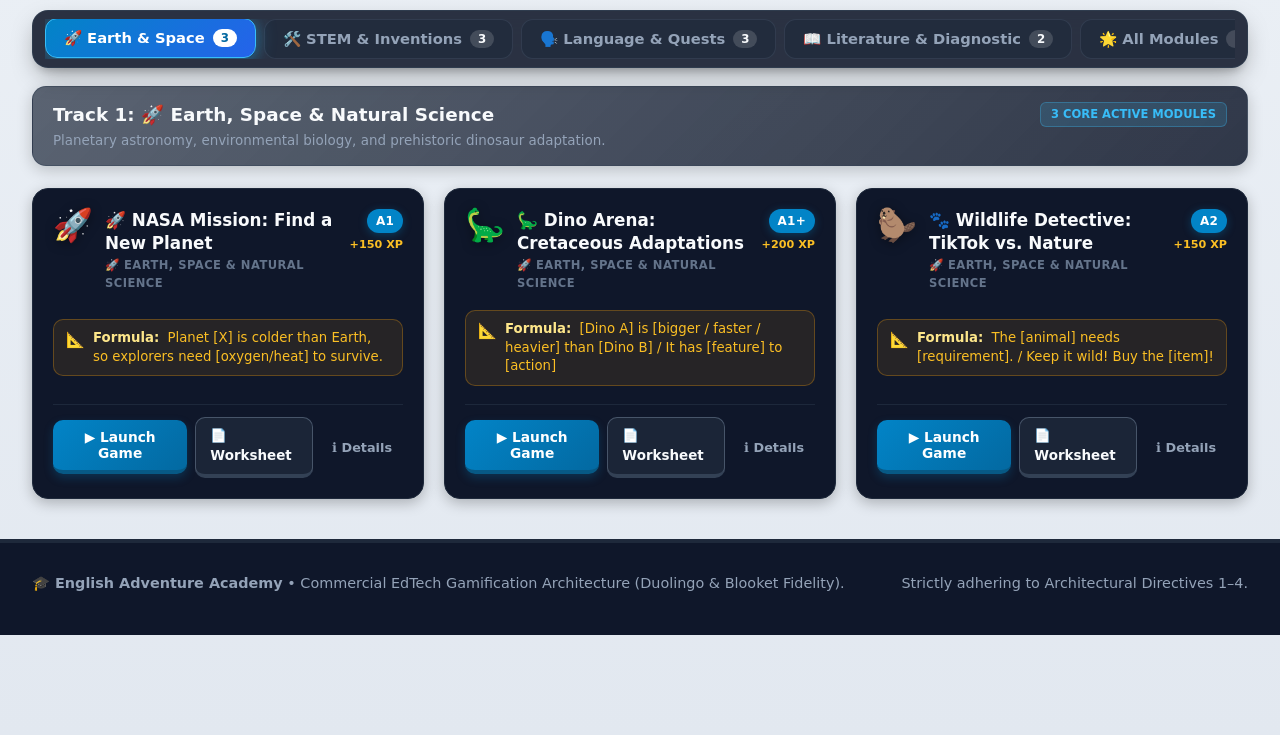
==== commit c8d00016: "feat(curriculum): implement 4-track curriculum navigation and 3-element card system" ====
--- a/index.html
+++ b/index.html
@@ -106,44 +106,84 @@
   </section>
 
   <!-- =========================================================================
-       SEARCH & FILTERS (CURRICULUM LIBRARY)
+       CURRICULUM 4-TRACK SEQUENTIAL LIBRARY & 3-ELEMENT CARDS (V3.0)
        ========================================================================= -->
   <section class="controls-section" id="curriculum-section">
-    <div class="controls-card">
-      <div class="search-row">
-        <div class="search-input-wrapper">
-          <span>🔍</span>
-          <input 
-            type="text" 
-            id="search-input" 
-            class="search-input" 
-            placeholder="Search modules by topic, animal, grammar, or keyword (e.g., Capybara, Axolotl, Treasure, Snorkel Face)..." 
-          />
-        </div>
-      </div>
-
-      <div class="filters-row" id="category-filters">
-        <span class="filter-label">Category:</span>
-        <button class="filter-btn active" data-filter-type="category" data-filter-val="all">All Modules</button>
-        <button class="filter-btn" data-filter-type="category" data-filter-val="Science & Media Literacy">🐾 Science & Media Literacy</button>
-        <button class="filter-btn" data-filter-type="category" data-filter-val="Detective & Mystery">🕵️ Detective & Mystery</button>
-        
-        <span class="filter-label" style="margin-left: 14px;">Grade:</span>
-        <button class="filter-btn active" data-filter-type="grade" data-filter-val="all">All Grades</button>
-        <button class="filter-btn" data-filter-type="grade" data-filter-val="4th Grade">4th Grade</button>
-        <button class="filter-btn" data-filter-type="grade" data-filter-val="3rd & 4th Grade">3rd & 4th Grade</button>
-      </div>
+    <div id="curriculum-library-root" class="curriculum-library-root">
+      <!-- Library Header Bar -->
+      <header class="curriculum-main-header">
+        <div class="header-left">
+          <div class="header-title-row">
+            <h2 class="curriculum-headline">Curriculum Learning Library</h2>
+            <span class="curriculum-status-pill">✓ Standardized 4-Track System</span>
+          </div>
+          <p class="curriculum-subheadline">Sequential CLIL, STEM, Language &amp; Literature modules aligned with Grade 3–4 CEFR standards.</p>
+        </div>
+        <div class="header-right">
+          <div class="curriculum-search-box">
+            <span class="search-icon">🔍</span>
+            <input type="text" 
+              id="curriculum-search-input" 
+              class="curriculum-search-input" 
+              placeholder="Filter active modules, formulas, vocabulary..." 
+              oninput="window.LibraryController && window.LibraryController.handleSearch(this.value)" />
+            <button type="button" 
+              id="curriculum-search-clear" 
+              class="curriculum-search-clear" 
+              style="display:none;"
+              onclick="window.LibraryController && window.LibraryController.clearSearch()" 
+              title="Clear filter">✕</button>
+          </div>
+        </div>
+      </header>
+
+      <!-- Sticky Glassmorphic 4-Track Tab Navigation -->
+      <div class="curriculum-tabs-sticky-wrapper">
+        <nav class="curriculum-track-tabs-bar sticky-glass-bar" aria-label="Curriculum Sequential Tracks">
+          <div class="track-tabs-scroll-container">
+            <button type="button" class="track-tab-btn is-active" onclick="window.LibraryController && window.LibraryController.setTrack('track-1')" role="tab" aria-selected="true">
+              <span class="track-tab-label">🚀 Earth &amp; Space</span>
+              <span class="track-count-pill">3</span>
+            </button>
+            <button type="button" class="track-tab-btn" onclick="window.LibraryController && window.LibraryController.setTrack('track-2')" role="tab" aria-selected="false">
+              <span class="track-tab-label">🛠️ STEM &amp; Inventions</span>
+              <span class="track-count-pill">3</span>
+            </button>
+            <button type="button" class="track-tab-btn" onclick="window.LibraryController && window.LibraryController.setTrack('track-3')" role="tab" aria-selected="false">
+              <span class="track-tab-label">🗣️ Language &amp; Quests</span>
+              <span class="track-count-pill">3</span>
+            </button>
+            <button type="button" class="track-tab-btn" onclick="window.LibraryController && window.LibraryController.setTrack('track-4')" role="tab" aria-selected="false">
+              <span class="track-tab-label">📖 Literature &amp; Diagnostic</span>
+              <span class="track-count-pill">2</span>
+            </button>
+            <button type="button" class="track-tab-btn" onclick="window.LibraryController && window.LibraryController.setTrack('all')" role="tab" aria-selected="false">
+              <span class="track-tab-label">🌟 All Modules</span>
+              <span class="track-count-pill">11</span>
+            </button>
+          </div>
+        </nav>
+      </div>
+
+      <!-- Dynamic Active Track Overview Banner -->
+      <div id="curriculum-track-banner-wrap">
+        <div class="curriculum-track-banner" id="curriculum-track-banner">
+          <div class="banner-content">
+            <div class="banner-title-row">
+              <h2 class="banner-track-title">Track 1: 🚀 Earth, Space &amp; Natural Science</h2>
+              <span class="banner-badge">3 Core Active Modules</span>
+            </div>
+            <p class="banner-track-subtitle">Planetary astronomy, environmental biology, and prehistoric dinosaur adaptation.</p>
+          </div>
+        </div>
+      </div>
+
+      <!-- Simplified 3-Element Card Grid -->
+      <main class="curriculum-cards-container" id="curriculum-cards-container">
+        <!-- Injected via window.LibraryController.renderCardsGrid() -->
+      </main>
     </div>
   </section>
-
-  <!-- =========================================================================
-       MODULES GALLERY
-       ========================================================================= -->
-  <main class="gallery-section">
-    <div id="modules-gallery" class="gallery-grid">
-      <!-- Dynamically populated by js/app.js -->
-    </div>
-  </main>
 
   <!-- =========================================================================
        DIRECTIVE 2: MULTI-LAYER COMPOSITE VIEWPORT (AVATAR CUSTOMIZER & WARDROBE)
@@ -369,6 +409,8 @@
 
   <!-- Scripts -->
   <script src="js/academy-audio.js"></script>
+  <script src="js/games-data.js"></script>
+  <script src="js/library.js"></script>
   <script src="js/gamification-milestones.js"></script>
   <script src="js/school-store.js"></script>
   <script src="js/app.js"></script>
--- a/css/style.css
+++ b/css/style.css
@@ -2259,3 +2259,723 @@
 
 
 
+=
+   CURRICULUM 4-TRACK LIBRARY & 3-ELEMENT CARD SYSTEM (V3.0)
+   ========================================================================= */
+
+.curriculum-library-root {
+  max-width: 1320px;
+  margin: 0 auto;
+  padding: 10px 16px 40px 16px;
+  box-sizing: border-box;
+}
+
+/* 1. Header */
+.curriculum-main-header {
+  display: flex;
+  justify-content: space-between;
+  align-items: center;
+  flex-wrap: wrap;
+  gap: 16px;
+  margin-bottom: 20px;
+  padding-bottom: 16px;
+  border-bottom: 1px solid rgba(51, 65, 85, 0.4);
+}
+
+.header-title-row {
+  display: flex;
+  align-items: center;
+  gap: 12px;
+  flex-wrap: wrap;
+}
+
+.curriculum-headline {
+  font-size: 1.6rem;
+  font-weight: 900;
+  color: #f8fafc;
+  margin: 0;
+  letter-spacing: -0.02em;
+}
+
+.curriculum-status-pill {
+  background: rgba(16, 185, 129, 0.15);
+  border: 1px solid rgba(16, 185, 129, 0.4);
+  color: #34d399;
+  font-size: 0.76rem;
+  font-weight: 800;
+  padding: 4px 10px;
+  border-radius: 9999px;
+  letter-spacing: 0.03em;
+}
+
+.curriculum-subheadline {
+  font-size: 0.88rem;
+  color: #94a3b8;
+  margin: 4px 0 0 0;
+}
+
+.curriculum-search-box {
+  position: relative;
+  display: flex;
+  align-items: center;
+  width: 320px;
+  max-width: 100%;
+}
+
+.curriculum-search-box .search-icon {
+  position: absolute;
+  left: 12px;
+  font-size: 0.9rem;
+  color: #64748b;
+  pointer-events: none;
+}
+
+.curriculum-search-input {
+  width: 100%;
+  background: #0f172a;
+  border: 1px solid #334155;
+  border-radius: 12px;
+  padding: 9px 34px 9px 34px;
+  color: #f8fafc;
+  font-size: 0.88rem;
+  outline: none;
+  transition: all 0.2s ease;
+}
+
+.curriculum-search-input:focus {
+  border-color: #38bdf8;
+  box-shadow: 0 0 0 3px rgba(56, 189, 248, 0.2);
+}
+
+.curriculum-search-clear {
+  position: absolute;
+  right: 10px;
+  background: none;
+  border: none;
+  color: #64748b;
+  font-size: 0.85rem;
+  cursor: pointer;
+  padding: 4px;
+  display: flex;
+  align-items: center;
+  justify-content: center;
+}
+
+.curriculum-search-clear:hover {
+  color: #f8fafc;
+}
+
+/* 2. Sticky Glassmorphic 4-Track Tab Navigation Bar */
+.curriculum-tabs-sticky-wrapper {
+  position: sticky;
+  top: 10px;
+  z-index: 45;
+  margin-bottom: 18px;
+}
+
+.curriculum-track-tabs-bar.sticky-glass-bar {
+  background: rgba(15, 23, 42, 0.88);
+  backdrop-filter: blur(14px);
+  -webkit-backdrop-filter: blur(14px);
+  border: 1px solid rgba(51, 65, 85, 0.6);
+  border-radius: 16px;
+  padding: 8px 12px;
+  box-shadow: 0 10px 25px -5px rgba(0, 0, 0, 0.35), 0 8px 10px -6px rgba(0, 0, 0, 0.2);
+}
+
+.track-tabs-scroll-container {
+  display: flex;
+  gap: 8px;
+  overflow-x: auto;
+  scrollbar-width: none;
+  align-items: center;
+}
+
+.track-tabs-scroll-container::-webkit-scrollbar {
+  display: none;
+}
+
+.track-tab-btn {
+  background: rgba(30, 41, 59, 0.6);
+  border: 1px solid rgba(71, 85, 105, 0.4);
+  border-radius: 12px;
+  color: #94a3b8;
+  font-weight: 700;
+  font-size: 0.92rem;
+  padding: 10px 18px;
+  cursor: pointer;
+  transition: all 0.2s cubic-bezier(0.16, 1, 0.3, 1);
+  display: inline-flex;
+  align-items: center;
+  gap: 8px;
+  white-space: nowrap;
+  user-select: none;
+}
+
+.track-tab-btn:hover {
+  background: rgba(51, 65, 85, 0.8);
+  color: #f8fafc;
+  border-color: #64748b;
+  transform: translateY(-1px);
+}
+
+.track-tab-btn.is-active {
+  background: linear-gradient(135deg, #0284c7, #2563eb);
+  color: #ffffff;
+  border-color: #38bdf8;
+  box-shadow: 0 0 20px rgba(56, 189, 248, 0.35), 0 4px 12px rgba(2, 132, 199, 0.3);
+  font-weight: 800;
+  transform: translateY(-1px);
+}
+
+.track-count-pill {
+  background: rgba(255, 255, 255, 0.15);
+  color: #f8fafc;
+  font-size: 0.74rem;
+  font-weight: 800;
+  padding: 2px 8px;
+  border-radius: 9999px;
+  min-width: 14px;
+  text-align: center;
+}
+
+.track-tab-btn.is-active .track-count-pill {
+  background: #ffffff;
+  color: #0369a1;
+}
+
+/* 3. Active Track Overview Banner */
+.curriculum-track-banner {
+  background: linear-gradient(135deg, rgba(30, 41, 59, 0.7), rgba(15, 23, 42, 0.85));
+  border: 1px solid rgba(51, 65, 85, 0.5);
+  border-radius: 14px;
+  padding: 14px 20px;
+  margin-bottom: 22px;
+  box-shadow: 0 4px 16px rgba(0, 0, 0, 0.2);
+}
+
+.banner-title-row {
+  display: flex;
+  justify-content: space-between;
+  align-items: center;
+  gap: 12px;
+  flex-wrap: wrap;
+  margin-bottom: 4px;
+}
+
+.banner-track-title {
+  font-size: 1.15rem;
+  font-weight: 800;
+  color: #f8fafc;
+  margin: 0;
+}
+
+.banner-badge {
+  background: rgba(56, 189, 248, 0.15);
+  color: #38bdf8;
+  border: 1px solid rgba(56, 189, 248, 0.3);
+  font-size: 0.72rem;
+  font-weight: 800;
+  padding: 3px 10px;
+  border-radius: 6px;
+  text-transform: uppercase;
+}
+
+.banner-track-subtitle {
+  font-size: 0.84rem;
+  color: #94a3b8;
+  margin: 0;
+  line-height: 1.4;
+}
+
+/* 4. Curriculum Cards Grid */
+.curriculum-cards-container {
+  display: grid;
+  grid-template-columns: repeat(auto-fill, minmax(340px, 1fr));
+  gap: 20px;
+  margin-bottom: 40px;
+}
+
+/* 5. Simplified 3-Element Card System */
+.resource-card-v3 {
+  background: #0f172a;
+  border: 1px solid #1e293b;
+  border-radius: 16px;
+  padding: 20px;
+  display: flex;
+  flex-direction: column;
+  justify-content: space-between;
+  gap: 16px;
+  box-shadow: 0 4px 14px rgba(0, 0, 0, 0.25);
+  transition: transform 0.2s cubic-bezier(0.16, 1, 0.3, 1), box-shadow 0.2s ease, border-color 0.2s ease;
+  position: relative;
+  box-sizing: border-box;
+}
+
+.resource-card-v3:hover {
+  transform: translateY(-4px);
+  box-shadow: 0 16px 32px rgba(0, 0, 0, 0.45);
+  border-color: #38bdf8;
+}
+
+/* Element 1: Header Area */
+.card-header-zone {
+  display: flex;
+  justify-content: space-between;
+  align-items: flex-start;
+  gap: 12px;
+}
+
+.card-title-group {
+  display: flex;
+  align-items: flex-start;
+  gap: 12px;
+  flex: 1;
+}
+
+.card-topic-icon {
+  font-size: 2rem;
+  line-height: 1;
+  filter: drop-shadow(0 2px 6px rgba(0, 0, 0, 0.4));
+  flex-shrink: 0;
+}
+
+.card-title-wrap {
+  display: flex;
+  flex-direction: column;
+  gap: 3px;
+}
+
+.card-title-text {
+  font-size: 1.05rem;
+  font-weight: 800;
+  color: #f8fafc;
+  margin: 0;
+  line-height: 1.35;
+  cursor: pointer;
+  transition: color 0.15s ease;
+}
+
+.card-title-text:hover {
+  color: #38bdf8;
+}
+
+.card-track-tag {
+  font-size: 0.72rem;
+  font-weight: 700;
+  color: #64748b;
+  text-transform: uppercase;
+  letter-spacing: 0.04em;
+}
+
+.card-badge-wrap {
+  display: flex;
+  flex-direction: column;
+  align-items: flex-end;
+  gap: 4px;
+  flex-shrink: 0;
+}
+
+.card-cefr-badge {
+  background: #0284c7;
+  color: #ffffff;
+  font-size: 0.75rem;
+  font-weight: 900;
+  padding: 3px 9px;
+  border-radius: 9999px;
+  letter-spacing: 0.02em;
+  box-shadow: 0 2px 8px rgba(2, 132, 199, 0.35);
+}
+
+.card-xp-pill {
+  font-size: 0.7rem;
+  font-weight: 800;
+  color: #fbbf24;
+}
+
+/* Element 2: Formula Pill Zone */
+.card-formula-zone {
+  margin: 2px 0;
+}
+
+.card-formula-chip {
+  background: rgba(245, 158, 11, 0.1);
+  border: 1px solid rgba(245, 158, 11, 0.3);
+  color: #fbbf24;
+  border-radius: 10px;
+  padding: 9px 12px;
+  font-size: 0.83rem;
+  line-height: 1.4;
+  display: flex;
+  align-items: flex-start;
+  gap: 8px;
+}
+
+.card-formula-chip .formula-icon {
+  font-size: 0.95rem;
+  flex-shrink: 0;
+  margin-top: 1px;
+}
+
+.card-formula-chip .formula-text {
+  word-break: break-word;
+}
+
+.card-formula-chip .formula-text strong {
+  color: #fde68a;
+  margin-right: 4px;
+}
+
+/* Element 3: Action Footers */
+.card-actions-zone {
+  display: flex;
+  justify-content: space-between;
+  align-items: center;
+  gap: 8px;
+  padding-top: 12px;
+  border-top: 1px solid rgba(51, 65, 85, 0.4);
+}
+
+.card-primary-actions {
+  display: flex;
+  align-items: center;
+  gap: 8px;
+  flex: 1;
+}
+
+/* Tactile 3D Buttons */
+.btn-launch-3d {
+  background: linear-gradient(135deg, #0284c7, #0369a1);
+  color: #ffffff;
+  font-weight: 800;
+  font-size: 0.86rem;
+  padding: 9px 16px;
+  border: none;
+  border-bottom: 4px solid #075985;
+  border-radius: 10px;
+  cursor: pointer;
+  transition: all 0.1s ease;
+  display: inline-flex;
+  align-items: center;
+  justify-content: center;
+  gap: 6px;
+  text-decoration: none;
+  user-select: none;
+  box-shadow: 0 4px 10px rgba(2, 132, 199, 0.25);
+}
+
+.btn-launch-3d:hover {
+  background: linear-gradient(135deg, #0369a1, #0284c7);
+  transform: translateY(-1px);
+  border-bottom: 4px solid #082f49;
+  box-shadow: 0 6px 14px rgba(2, 132, 199, 0.35);
+}
+
+.btn-launch-3d:active {
+  transform: translateY(3px);
+  border-bottom-width: 1px;
+  box-shadow: none;
+}
+
+.btn-worksheet-3d {
+  background: rgba(30, 41, 59, 0.8);
+  color: #f8fafc;
+  border: 1px solid #475569;
+  border-bottom: 4px solid #334155;
+  border-radius: 10px;
+  font-weight: 700;
+  font-size: 0.84rem;
+  padding: 8px 14px;
+  cursor: pointer;
+  transition: all 0.1s ease;
+  display: inline-flex;
+  align-items: center;
+  justify-content: center;
+  gap: 5px;
+  text-decoration: none;
+  user-select: none;
+}
+
+.btn-worksheet-3d:hover {
+  background: #334155;
+  border-color: #64748b;
+  border-bottom-color: #1e293b;
+  color: #ffffff;
+  transform: translateY(-1px);
+}
+
+.btn-worksheet-3d:active {
+  transform: translateY(3px);
+  border-bottom-width: 1px;
+}
+
+.btn-details-trigger {
+  background: transparent;
+  border: 1px solid transparent;
+  color: #94a3b8;
+  font-size: 0.8rem;
+  font-weight: 600;
+  padding: 8px 10px;
+  border-radius: 8px;
+  cursor: pointer;
+  transition: all 0.15s ease;
+  display: inline-flex;
+  align-items: center;
+  gap: 4px;
+  flex-shrink: 0;
+}
+
+.btn-details-trigger:hover {
+  background: rgba(51, 65, 85, 0.5);
+  color: #f8fafc;
+  border-color: #475569;
+}
+
+/* Empty State */
+.curriculum-empty-state {
+  grid-column: 1 / -1;
+  text-align: center;
+  padding: 48px 24px;
+  background: #0f172a;
+  border: 1px dashed #334155;
+  border-radius: 16px;
+  color: #94a3b8;
+}
+
+.curriculum-empty-state h3 {
+  color: #f8fafc;
+  margin: 0 0 6px 0;
+}
+
+/* 6. Side Drawer & Backdrop */
+.curriculum-drawer-backdrop {
+  position: fixed;
+  inset: 0;
+  background: rgba(0, 0, 0, 0.65);
+  backdrop-filter: blur(4px);
+  -webkit-backdrop-filter: blur(4px);
+  z-index: 999;
+  opacity: 0;
+  pointer-events: none;
+  transition: opacity 0.3s cubic-bezier(0.16, 1, 0.3, 1);
+}
+
+.curriculum-drawer-backdrop.is-visible {
+  opacity: 1;
+  pointer-events: auto;
+}
+
+.curriculum-details-drawer {
+  position: fixed;
+  top: 0;
+  right: 0;
+  width: 460px;
+  max-width: 92vw;
+  height: 100vh;
+  background: #0b1120;
+  border-left: 1px solid #1e293b;
+  z-index: 1000;
+  transform: translateX(100%);
+  transition: transform 0.3s cubic-bezier(0.16, 1, 0.3, 1);
+  box-shadow: -10px 0 35px rgba(0, 0, 0, 0.7);
+  display: flex;
+  flex-direction: column;
+  overflow: hidden;
+  box-sizing: border-box;
+}
+
+.curriculum-details-drawer.is-open {
+  transform: translateX(0);
+}
+
+.drawer-header {
+  padding: 18px 22px;
+  background: #0f172a;
+  border-bottom: 1px solid #1e293b;
+  display: flex;
+  justify-content: space-between;
+  align-items: flex-start;
+  gap: 12px;
+}
+
+.drawer-title-group {
+  display: flex;
+  align-items: center;
+  gap: 12px;
+}
+
+.drawer-icon {
+  font-size: 2.2rem;
+}
+
+.drawer-tag {
+  font-size: 0.72rem;
+  font-weight: 800;
+  color: #38bdf8;
+  text-transform: uppercase;
+  letter-spacing: 0.04em;
+}
+
+.drawer-title {
+  font-size: 1.15rem;
+  font-weight: 800;
+  color: #f8fafc;
+  margin: 2px 0 0 0;
+}
+
+.drawer-close-btn {
+  background: rgba(30, 41, 59, 0.8);
+  border: 1px solid #334155;
+  color: #94a3b8;
+  width: 32px;
+  height: 32px;
+  border-radius: 8px;
+  display: flex;
+  align-items: center;
+  justify-content: center;
+  font-size: 1rem;
+  cursor: pointer;
+  transition: all 0.15s ease;
+  flex-shrink: 0;
+}
+
+.drawer-close-btn:hover {
+  background: #e11d48;
+  color: #ffffff;
+  border-color: #f43f5e;
+}
+
+.drawer-body {
+  padding: 22px;
+  overflow-y: auto;
+  flex: 1;
+  display: flex;
+  flex-direction: column;
+  gap: 20px;
+}
+
+.drawer-meta-grid {
+  display: grid;
+  grid-template-columns: 1fr 1fr;
+  gap: 10px;
+}
+
+.meta-box {
+  background: #0f172a;
+  border: 1px solid #1e293b;
+  border-radius: 10px;
+  padding: 10px 14px;
+  display: flex;
+  flex-direction: column;
+  gap: 2px;
+}
+
+.meta-label {
+  font-size: 0.7rem;
+  color: #64748b;
+  text-transform: uppercase;
+  font-weight: 700;
+}
+
+.meta-val {
+  font-size: 0.95rem;
+  font-weight: 800;
+  color: #f8fafc;
+}
+
+.meta-val.highlight {
+  color: #38bdf8;
+}
+
+.meta-val.xp-val {
+  color: #fbbf24;
+}
+
+.drawer-section-title {
+  font-size: 0.82rem;
+  font-weight: 800;
+  color: #94a3b8;
+  text-transform: uppercase;
+  letter-spacing: 0.04em;
+  margin: 0 0 8px 0;
+}
+
+.drawer-formula-card {
+  background: rgba(245, 158, 11, 0.1);
+  border: 1px solid rgba(245, 158, 11, 0.35);
+  border-radius: 10px;
+  padding: 12px 14px;
+  color: #fbbf24;
+}
+
+.drawer-formula-card code {
+  font-family: inherit;
+  font-weight: 700;
+  font-size: 0.88rem;
+  line-height: 1.45;
+  display: block;
+}
+
+.drawer-objectives-list {
+  margin: 0;
+  padding-left: 20px;
+  color: #cbd5e1;
+  font-size: 0.86rem;
+  line-height: 1.5;
+}
+
+.drawer-objectives-list li {
+  margin-bottom: 6px;
+}
+
+.drawer-vocab-chips {
+  display: flex;
+  flex-wrap: wrap;
+  gap: 6px;
+}
+
+.drawer-chip {
+  background: rgba(168, 85, 247, 0.15);
+  border: 1px solid rgba(168, 85, 247, 0.35);
+  color: #d8b4fe;
+  font-size: 0.78rem;
+  font-weight: 700;
+  padding: 4px 10px;
+  border-radius: 6px;
+}
+
+.drawer-description {
+  font-size: 0.86rem;
+  color: #94a3b8;
+  line-height: 1.5;
+  margin: 0;
+}
+
+.drawer-footer {
+  padding: 16px 22px;
+  background: #0f172a;
+  border-top: 1px solid #1e293b;
+  display: flex;
+  gap: 12px;
+}
+
+.drawer-action-btn {
+  flex: 1;
+}
+
+body.curriculum-drawer-open {
+  overflow: hidden;
+}
+
+@media (max-width: 768px) {
+  .curriculum-cards-container {
+    grid-template-columns: 1fr;
+  }
+  .curriculum-search-box {
+    width: 100%;
+  }
+  .curriculum-details-drawer {
+    width: 100vw;
+    max-width: 100vw;
+  }
+}
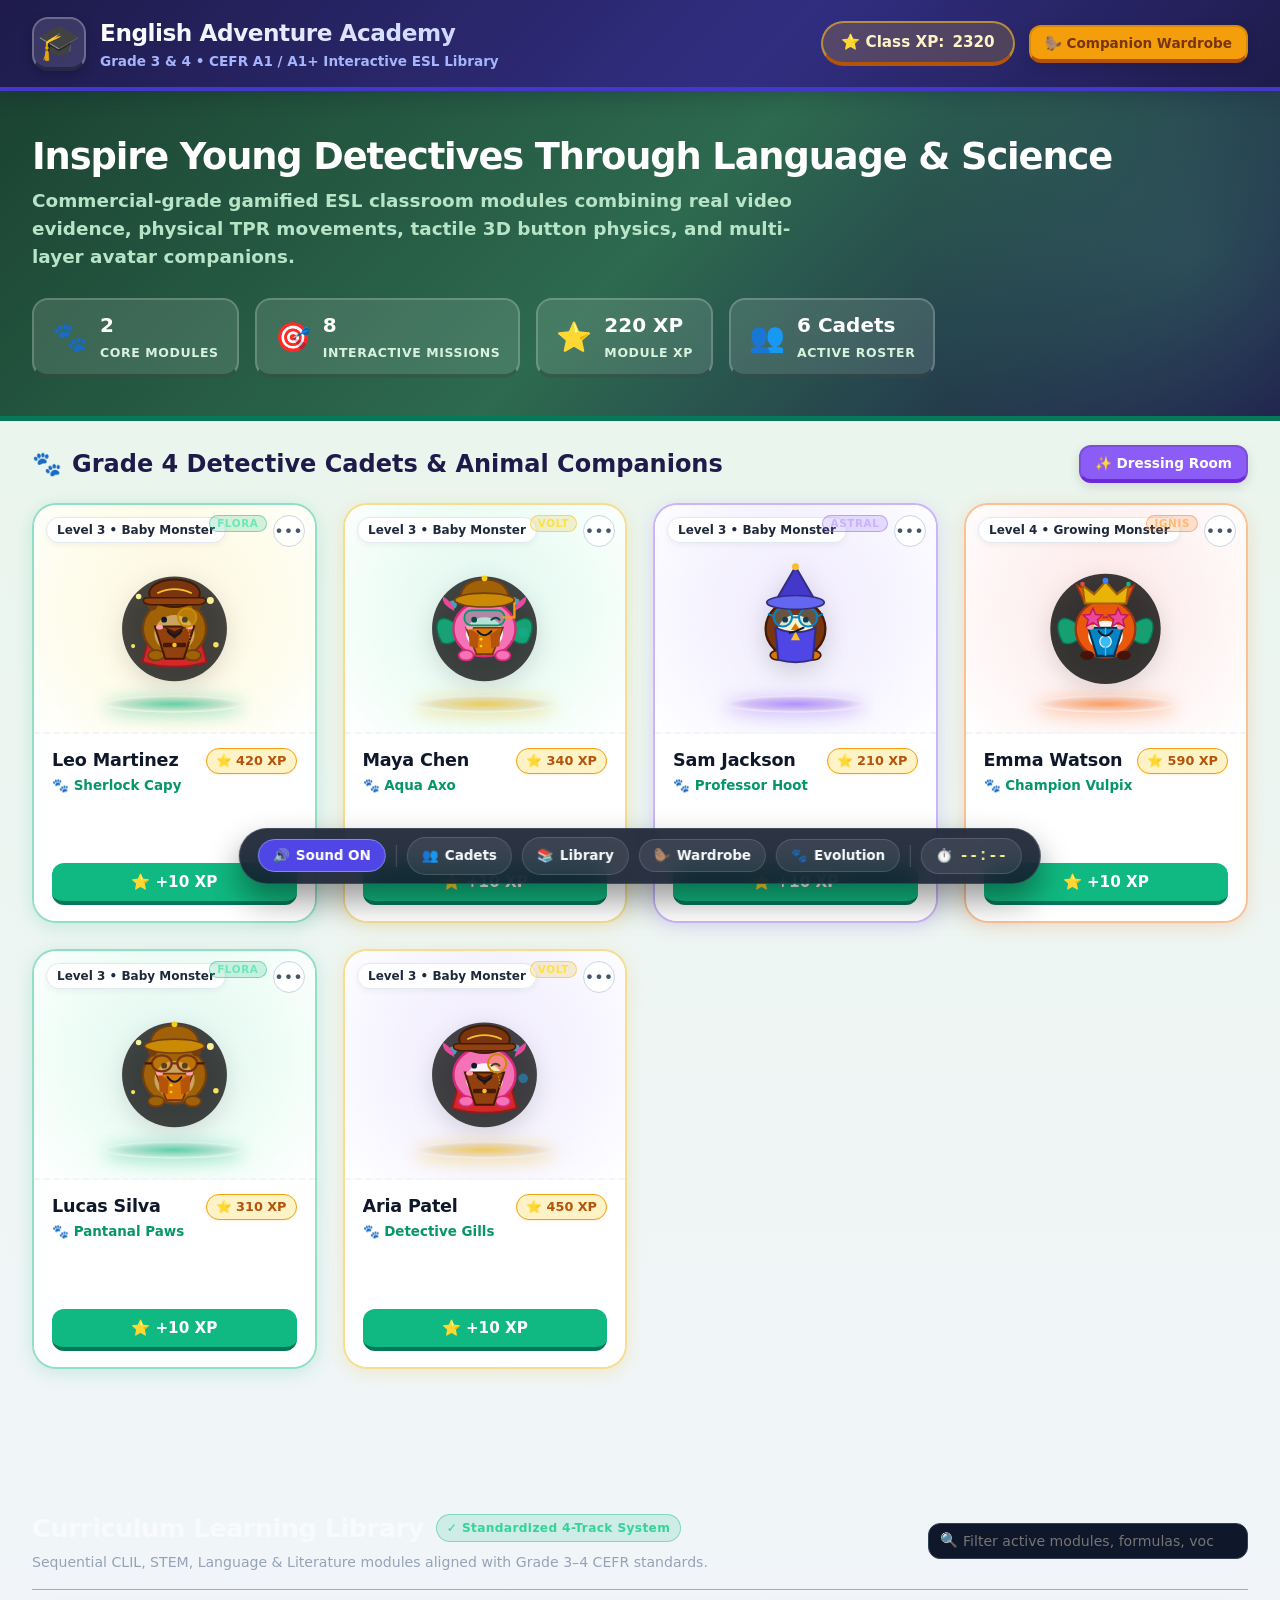
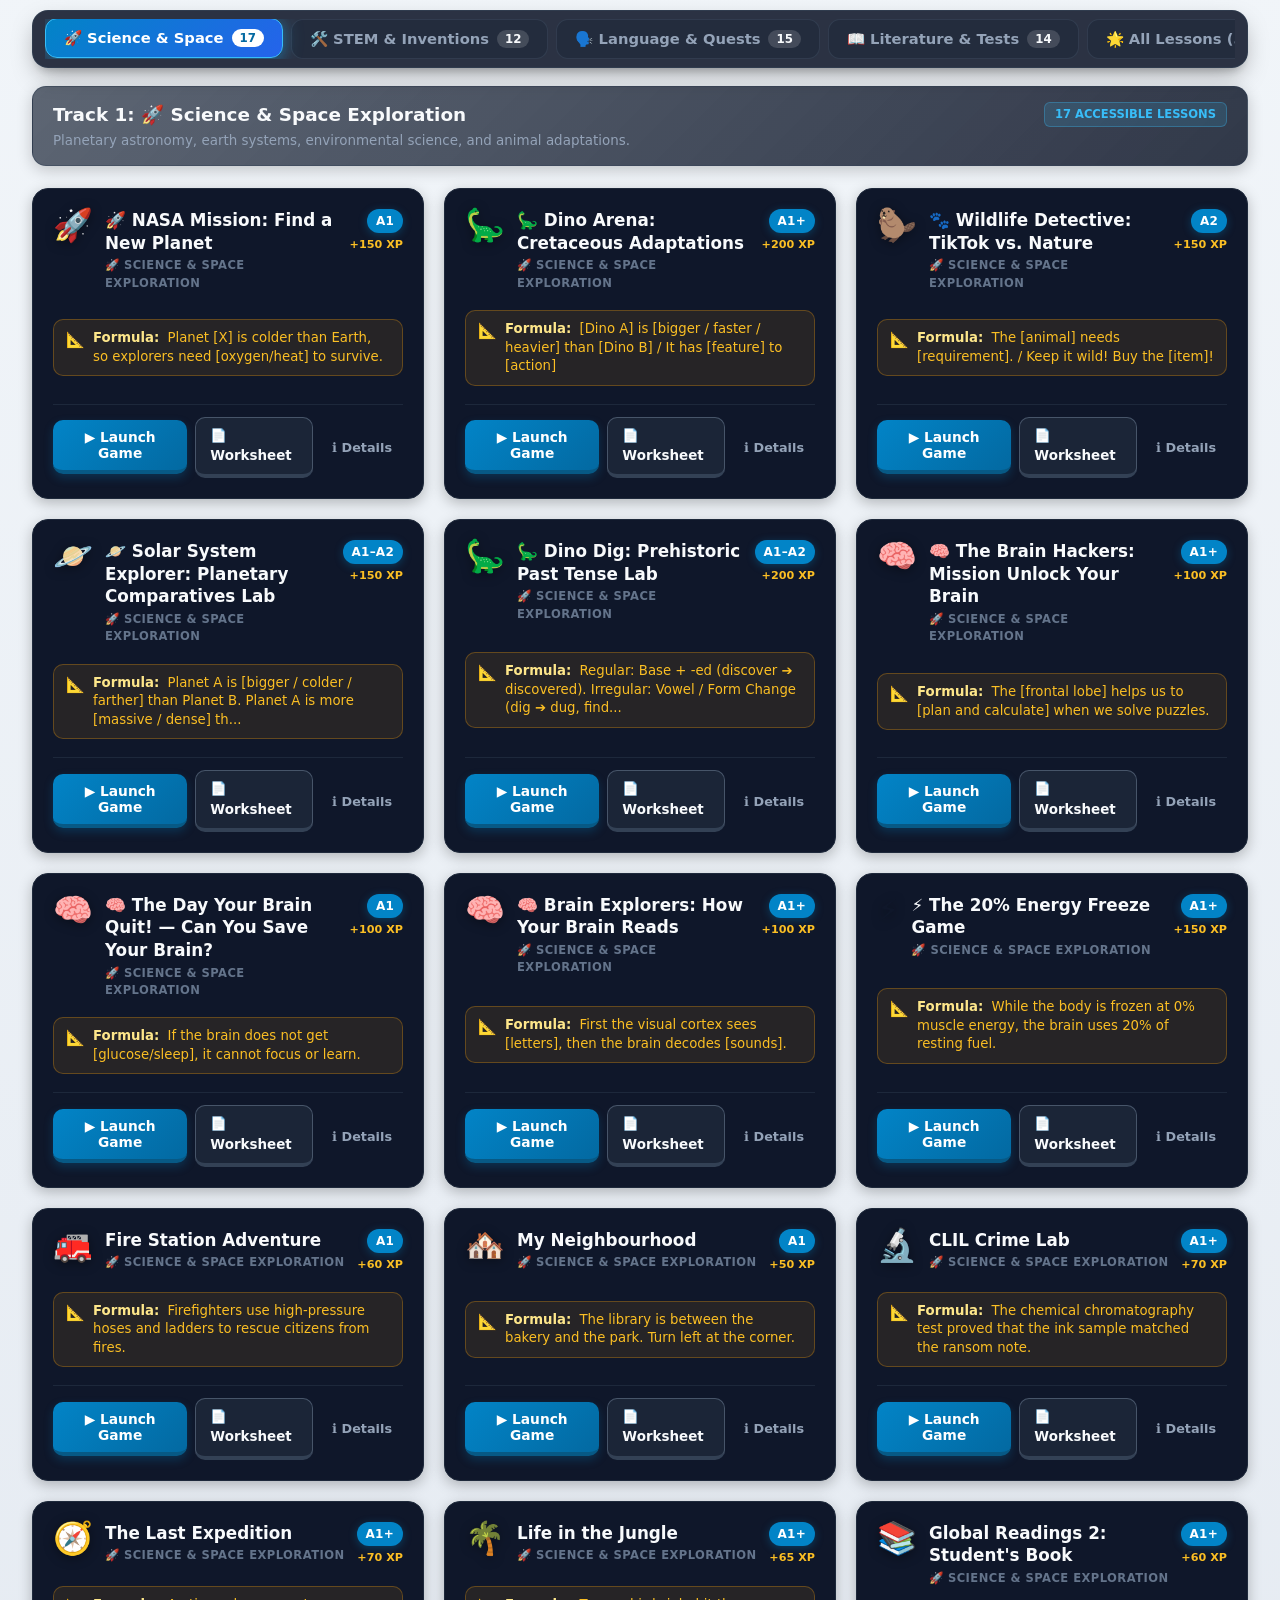
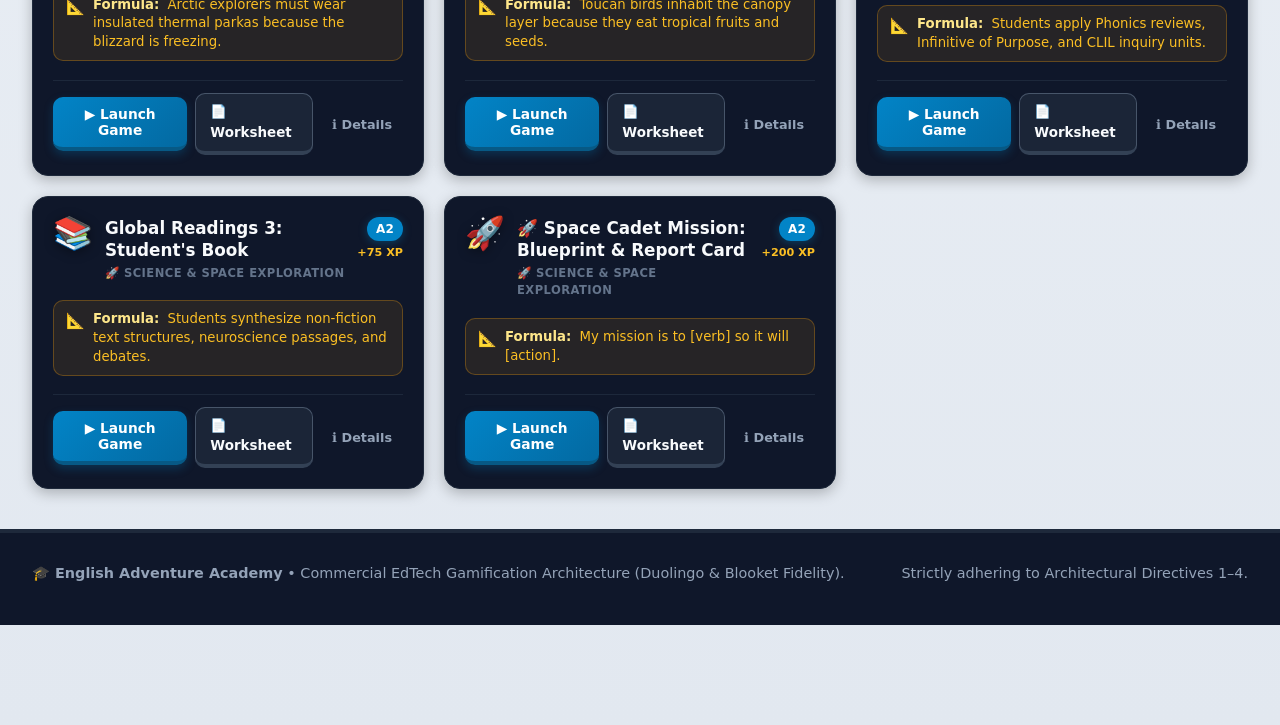
==== commit 187f79ac: "feat(curriculum): restore all 50+ lessons to library with 4 tracks and all lessons tab" ====
--- a/index.html
+++ b/index.html
@@ -142,24 +142,24 @@
         <nav class="curriculum-track-tabs-bar sticky-glass-bar" aria-label="Curriculum Sequential Tracks">
           <div class="track-tabs-scroll-container">
             <button type="button" class="track-tab-btn is-active" onclick="window.LibraryController && window.LibraryController.setTrack('track-1')" role="tab" aria-selected="true">
-              <span class="track-tab-label">🚀 Earth &amp; Space</span>
-              <span class="track-count-pill">3</span>
+              <span class="track-tab-label">🚀 Science &amp; Space</span>
+              <span class="track-count-pill">17</span>
             </button>
             <button type="button" class="track-tab-btn" onclick="window.LibraryController && window.LibraryController.setTrack('track-2')" role="tab" aria-selected="false">
               <span class="track-tab-label">🛠️ STEM &amp; Inventions</span>
-              <span class="track-count-pill">3</span>
+              <span class="track-count-pill">12</span>
             </button>
             <button type="button" class="track-tab-btn" onclick="window.LibraryController && window.LibraryController.setTrack('track-3')" role="tab" aria-selected="false">
               <span class="track-tab-label">🗣️ Language &amp; Quests</span>
-              <span class="track-count-pill">3</span>
+              <span class="track-count-pill">15</span>
             </button>
             <button type="button" class="track-tab-btn" onclick="window.LibraryController && window.LibraryController.setTrack('track-4')" role="tab" aria-selected="false">
-              <span class="track-tab-label">📖 Literature &amp; Diagnostic</span>
-              <span class="track-count-pill">2</span>
+              <span class="track-tab-label">📖 Literature &amp; Tests</span>
+              <span class="track-count-pill">14</span>
             </button>
             <button type="button" class="track-tab-btn" onclick="window.LibraryController && window.LibraryController.setTrack('all')" role="tab" aria-selected="false">
-              <span class="track-tab-label">🌟 All Modules</span>
-              <span class="track-count-pill">11</span>
+              <span class="track-tab-label">🌟 All Lessons (50+)</span>
+              <span class="track-count-pill">58</span>
             </button>
           </div>
         </nav>
@@ -170,10 +170,10 @@
         <div class="curriculum-track-banner" id="curriculum-track-banner">
           <div class="banner-content">
             <div class="banner-title-row">
-              <h2 class="banner-track-title">Track 1: 🚀 Earth, Space &amp; Natural Science</h2>
-              <span class="banner-badge">3 Core Active Modules</span>
+              <h2 class="banner-track-title">Track 1: 🚀 Science &amp; Space Exploration</h2>
+              <span class="banner-badge">17 Accessible Lessons</span>
             </div>
-            <p class="banner-track-subtitle">Planetary astronomy, environmental biology, and prehistoric dinosaur adaptation.</p>
+            <p class="banner-track-subtitle">Planetary astronomy, earth systems, environmental science, and animal adaptations.</p>
           </div>
         </div>
       </div>
--- a/css/style.css
+++ b/css/style.css
@@ -2496,6 +2496,12 @@
   margin-bottom: 40px;
 }
 
+@media (min-width: 1140px) {
+  .curriculum-cards-container {
+    grid-template-columns: repeat(3, 1fr);
+  }
+}
+
 /* 5. Simplified 3-Element Card System */
 .resource-card-v3 {
   background: #0f172a;
